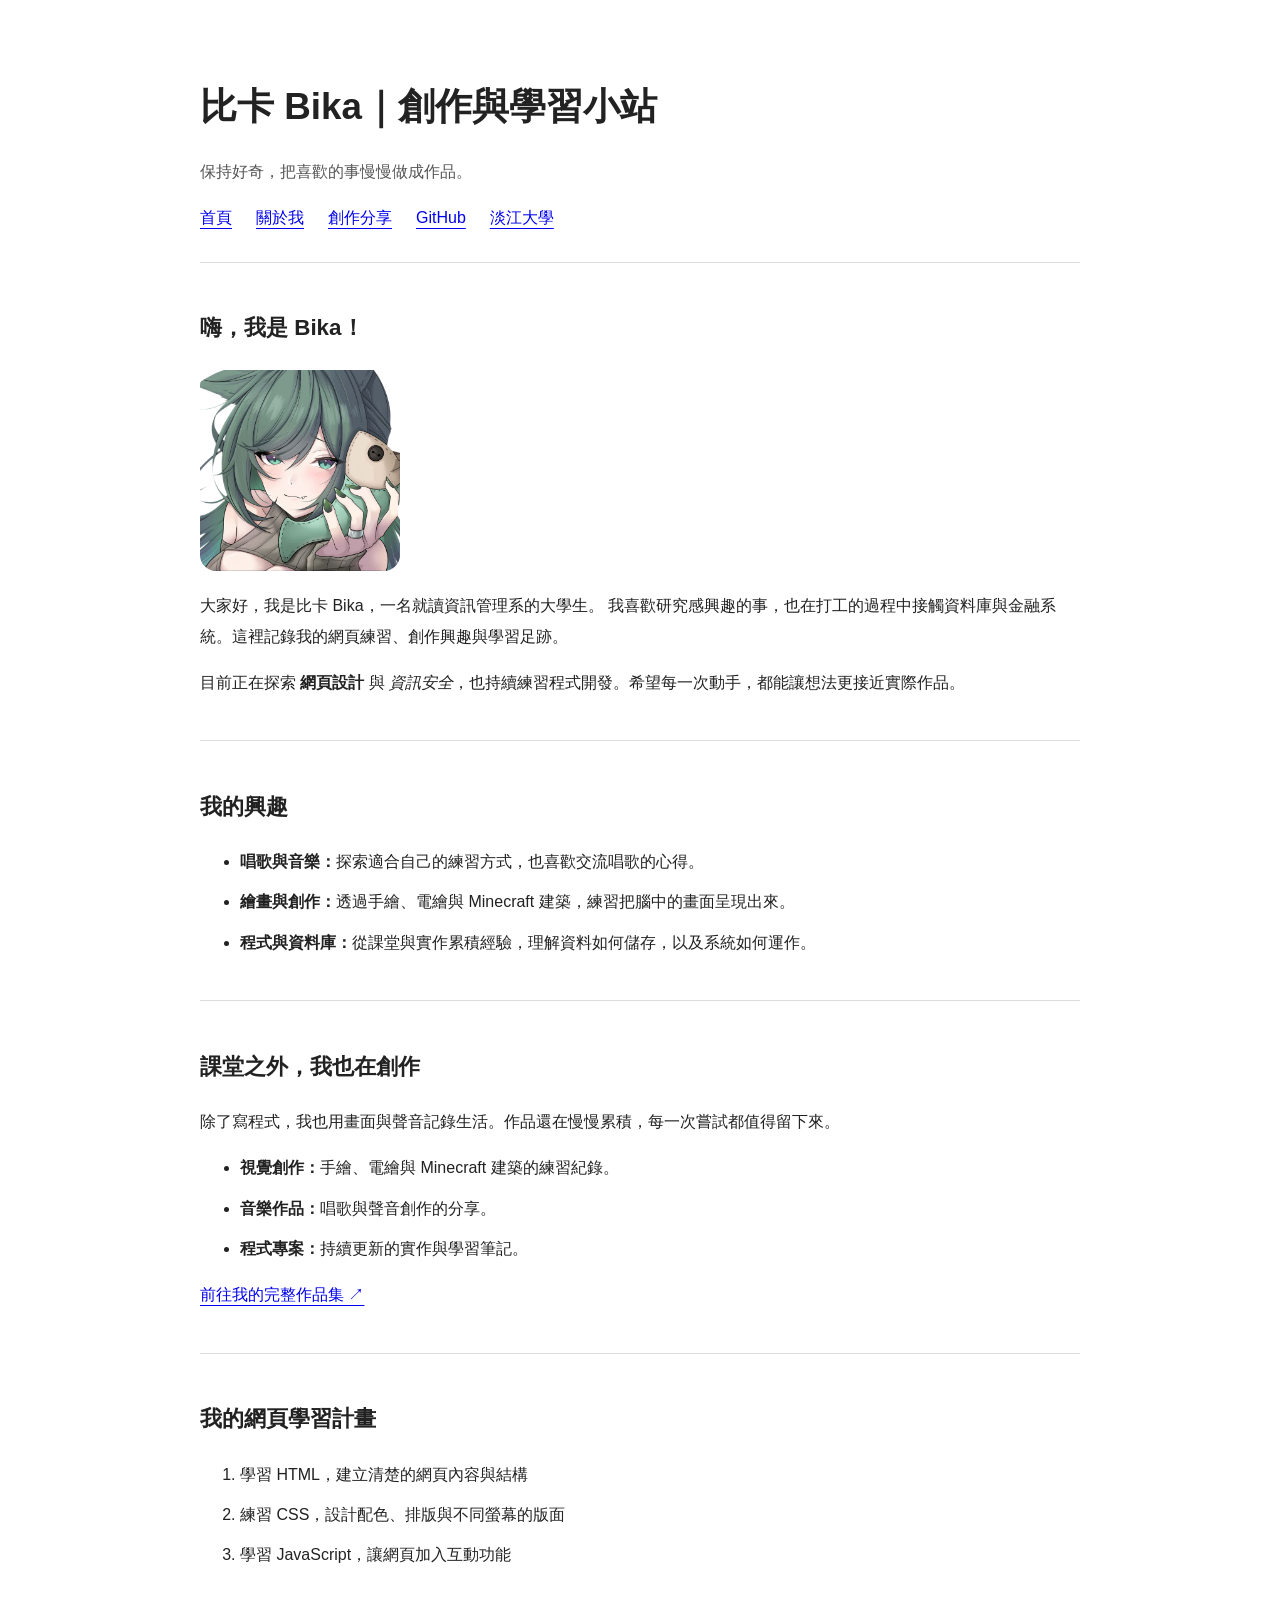
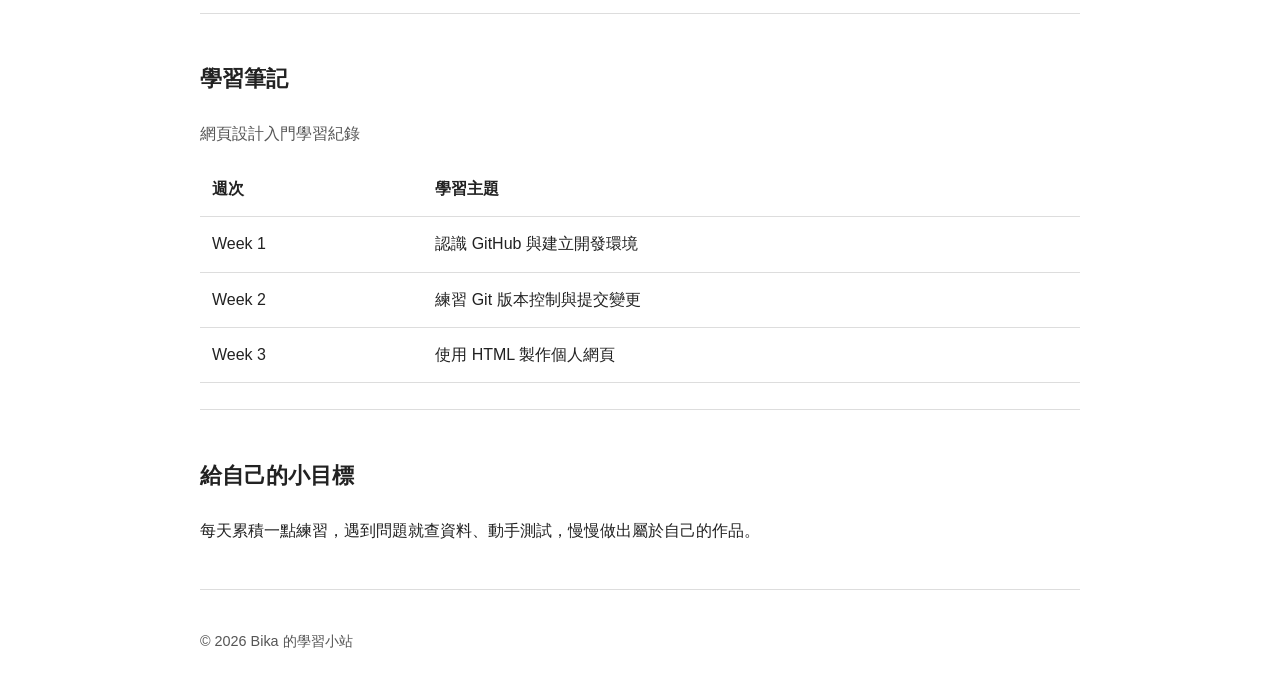
==== Week02/index.html @ 9601d159 "Create personal introduction pages" ====
<!DOCTYPE html>
<html lang="zh-Hant">

<head>
  <!-- 設定文字編碼，避免中文顯示亂碼 -->
  <meta charset="UTF-8">

  <!-- 讓網頁能適應手機與不同螢幕尺寸 -->
  <meta name="viewport" content="width=device-width, initial-scale=1.0">

  <!-- 設定瀏覽器分頁標題 -->
  <title>比卡 Bika｜創作與學習小站</title>
  <!-- 樣式放在目前的 HTML 中，方便一起閱讀與修改 -->
  <style>
    * { box-sizing: border-box; }
    html { color-scheme: light; }
    body { margin: 0; background: #fff; color: #222; font-family: "Microsoft JhengHei", sans-serif; line-height: 1.9; }
    header, main, footer { width: min(880px, 90%); margin-inline: auto; }
    header { padding: 56px 0 28px; border-bottom: 1px solid #ddd; }
    h1 { font-size: clamp(1.6rem, 4vw, 2.3rem); line-height: 1.4; }
    h2 { color: inherit; font-size: 1.4rem; }
    header p, footer { color: #555; }
    nav { display: flex; flex-wrap: wrap; gap: 12px 24px; }
    a { color: #0000ee; text-underline-offset: 5px; }
    a:hover { color: #000099; }
    a:focus-visible { outline: 2px solid #0000ee; outline-offset: 5px; }
    section, main > div { padding: 26px 0; border-bottom: 1px solid #ddd; scroll-margin-top: 20px; }
    img { display: block; max-width: 100%; height: auto; border-radius: 16px; margin: 20px 0; }
    li { margin-block: 10px; }
    table { width: 100%; border-collapse: collapse; }
    caption { text-align: left; color: #555; margin-bottom: 12px; }
    th, td { text-align: left; padding: 12px; border-bottom: 1px solid #ddd; }
    th { background: #fff; }
    th:first-child, td:first-child { white-space: nowrap; }
    footer { padding: 24px 0; font-size: .9rem; }
    @media (max-width: 480px) { header { padding-top: 28px; } th, td { padding: 10px 6px; } }
  </style>
</head>

<body>
  <!-- header：網頁的頁首區域 -->
  <header>
    <!-- h1：網頁最主要的標題 -->
    <h1>比卡 Bika｜創作與學習小站</h1>
    <p>保持好奇，把喜歡的事慢慢做成作品。</p>

    <!-- nav：放置網頁導覽連結 -->
    <nav>
      <!-- 連結到目前的首頁 -->
      <a href="index.html">首頁</a>

      <!-- 連結到關於我頁面 -->
      <a href="about.html">關於我</a>
      <a href="#portfolio">創作分享</a>
      <a href="https://github.com/Bika0317" target="_blank" rel="noopener noreferrer">GitHub</a>

      <!-- 連結到外部網站 -->
      <!-- target="_blank" 代表在新分頁開啟 -->
      <a
        href="https://www.tku.edu.tw/"
        target="_blank"
        rel="noreferrer"
      >
        淡江大學
      </a>
    </nav>
  </header>

  <!-- main：網頁的主要內容 -->
  <main>

    <!-- section：自我介紹區域 -->
    <section id="about">
      <h2>嗨，我是 Bika！</h2>

      <!-- 插入圖片 -->
      <!-- src：圖片檔案的位置 -->
      <!-- alt：圖片無法顯示時的替代文字 -->
      <!-- width：設定圖片寬度 -->
      <img
        src="image/Bika.png"
        alt="Bika 的個人代表圖片"
        width="200"
      >

      <!-- p：建立段落 -->
      <p>
        大家好，我是比卡 Bika，一名就讀資訊管理系的大學生。
        我喜歡研究感興趣的事，也在打工的過程中接觸資料庫與金融系統。這裡記錄我的網頁練習、創作興趣與學習足跡。
      </p>

      <!-- strong：表示重要或需要強調的文字 -->
      <!-- em：表示語氣上的強調文字 -->
      <p>
        目前正在探索
        <strong>網頁設計</strong>
        與
        <em>資訊安全</em>，也持續練習程式開發。希望每一次動手，都能讓想法更接近實際作品。
      </p>
    </section>

    <!-- section：興趣清單區域 -->
    <section>
      <h2>我的興趣</h2>

      <!-- ul：建立無序清單 -->
      <ul>
        <!-- li：清單中的一個項目 -->
        <li><strong>唱歌與音樂：</strong>探索適合自己的練習方式，也喜歡交流唱歌的心得。</li>
        <li><strong>繪畫與創作：</strong>透過手繪、電繪與 Minecraft 建築，練習把腦中的畫面呈現出來。</li>
        <li><strong>程式與資料庫：</strong>從課堂與實作累積經驗，理解資料如何儲存，以及系統如何運作。</li>
      </ul>
    </section>

    <!-- section：連結到個人網站的作品分類 -->
    <section id="portfolio">
      <h2>課堂之外，我也在創作</h2>
      <p>除了寫程式，我也用畫面與聲音記錄生活。作品還在慢慢累積，每一次嘗試都值得留下來。</p>
      <ul>
        <li><strong>視覺創作：</strong>手繪、電繪與 Minecraft 建築的練習紀錄。</li>
        <li><strong>音樂作品：</strong>唱歌與聲音創作的分享。</li>
        <li><strong>程式專案：</strong>持續更新的實作與學習筆記。</li>
      </ul>
      <p><a href="https://bika0317.github.io/#portfolio" target="_blank" rel="noopener noreferrer">前往我的完整作品集 ↗</a></p>
    </section>
    <!-- section：學習步驟區域 -->
    <section>
      <h2>我的網頁學習計畫</h2>

      <!-- ol：建立有順序的清單 -->
      <ol>
        <li>學習 HTML，建立清楚的網頁內容與結構</li>
        <li>練習 CSS，設計配色、排版與不同螢幕的版面</li>
        <li>學習 JavaScript，讓網頁加入互動功能</li>
      </ol>
    </section>

    <!-- section：課程表格區域 -->
    <section>
      <h2>學習筆記</h2>

      <!-- table：建立表格 -->
      <table>
        <!-- caption：設定表格標題 -->
        <caption>網頁設計入門學習紀錄</caption>

        <!-- thead：表格的標題區域 -->
        <thead>
          <tr>
            <!-- th：表格標題欄位 -->
            <th scope="col">週次</th>
            <th scope="col">學習主題</th>
          </tr>
        </thead>

        <!-- tbody：表格的資料內容區域 -->
        <tbody>
          <!-- tr：建立一列表格資料 -->
          <tr>
            <!-- td：一般資料欄位 -->
            <td>Week 1</td>
            <td>認識 GitHub 與建立開發環境</td>
          </tr>

          <tr>
            <td>Week 2</td>
            <td>練習 Git 版本控制與提交變更</td>
          </tr>

          <tr>
            <td>Week 3</td>
            <td>使用 HTML 製作個人網頁</td>
          </tr>
        </tbody>
      </table>
    </section>

    <!-- div：一般區塊容器，本身沒有特殊語意 -->
    <div>
      <h2>給自己的小目標</h2>

      <!-- 記錄自己的學習目標 -->
      <p>
        每天累積一點練習，遇到問題就查資料、動手測試，慢慢做出屬於自己的作品。
      </p>
    </div>
  </main>

  <!-- footer：網頁的頁尾區域 -->
  <footer>
    <p>© 2026 Bika 的學習小站</p>
  </footer>
</body>

</html>
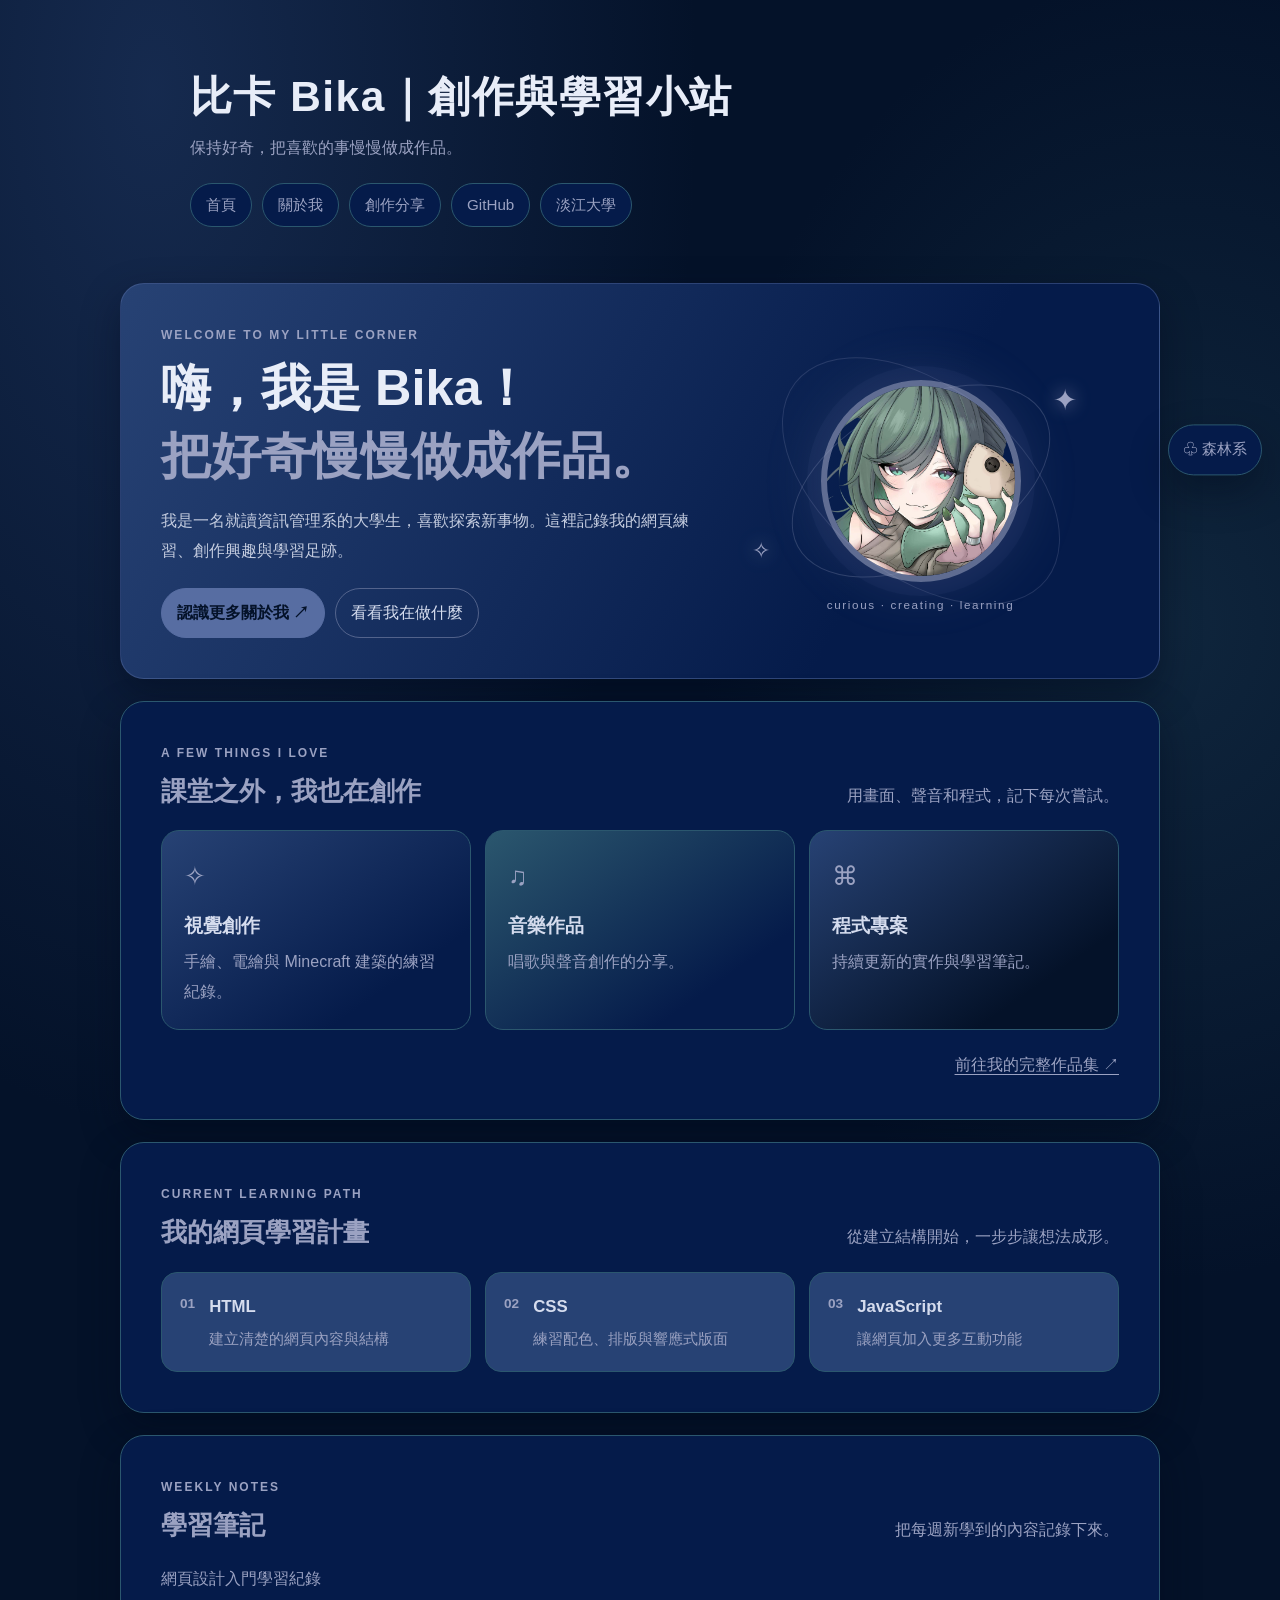
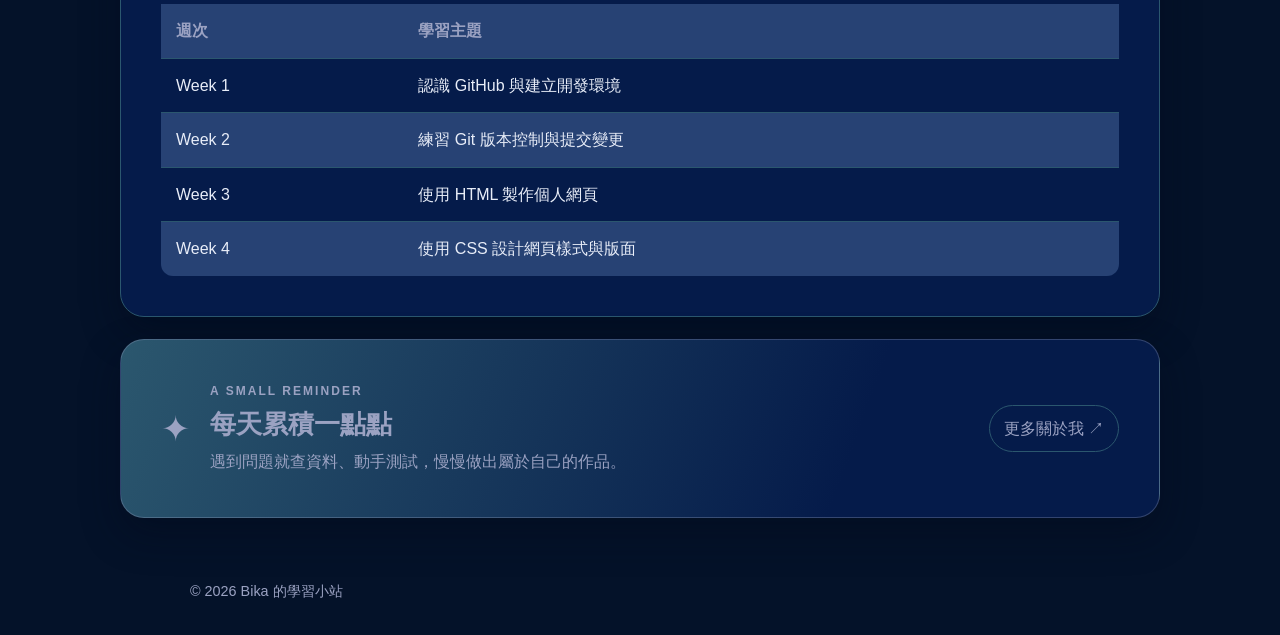
==== commit efbc247f: "Add themed portfolio landing pages" ====
--- a/Week02/index.html
+++ b/Week02/index.html
@@ -7,37 +7,14 @@
 
   <!-- 讓網頁能適應手機與不同螢幕尺寸 -->
   <meta name="viewport" content="width=device-width, initial-scale=1.0">
+  <link rel="stylesheet" href="style.css">
 
   <!-- 設定瀏覽器分頁標題 -->
   <title>比卡 Bika｜創作與學習小站</title>
   <!-- 樣式放在目前的 HTML 中，方便一起閱讀與修改 -->
-  <style>
-    * { box-sizing: border-box; }
-    html { color-scheme: light; }
-    body { margin: 0; background: #fff; color: #222; font-family: "Microsoft JhengHei", sans-serif; line-height: 1.9; }
-    header, main, footer { width: min(880px, 90%); margin-inline: auto; }
-    header { padding: 56px 0 28px; border-bottom: 1px solid #ddd; }
-    h1 { font-size: clamp(1.6rem, 4vw, 2.3rem); line-height: 1.4; }
-    h2 { color: inherit; font-size: 1.4rem; }
-    header p, footer { color: #555; }
-    nav { display: flex; flex-wrap: wrap; gap: 12px 24px; }
-    a { color: #0000ee; text-underline-offset: 5px; }
-    a:hover { color: #000099; }
-    a:focus-visible { outline: 2px solid #0000ee; outline-offset: 5px; }
-    section, main > div { padding: 26px 0; border-bottom: 1px solid #ddd; scroll-margin-top: 20px; }
-    img { display: block; max-width: 100%; height: auto; border-radius: 16px; margin: 20px 0; }
-    li { margin-block: 10px; }
-    table { width: 100%; border-collapse: collapse; }
-    caption { text-align: left; color: #555; margin-bottom: 12px; }
-    th, td { text-align: left; padding: 12px; border-bottom: 1px solid #ddd; }
-    th { background: #fff; }
-    th:first-child, td:first-child { white-space: nowrap; }
-    footer { padding: 24px 0; font-size: .9rem; }
-    @media (max-width: 480px) { header { padding-top: 28px; } th, td { padding: 10px 6px; } }
-  </style>
 </head>
 
-<body>
+<body class="home-page">
   <!-- header：網頁的頁首區域 -->
   <header>
     <!-- h1：網頁最主要的標題 -->
@@ -64,132 +41,98 @@
         淡江大學
       </a>
     </nav>
-  </header>
+    </header>
+
+  <button class="theme-toggle" type="button" id="theme-toggle" aria-pressed="false" aria-label="切換為森林系配色">♧ 森林系</button>
 
   <!-- main：網頁的主要內容 -->
-  <main>
-
-    <!-- section：自我介紹區域 -->
-    <section id="about">
-      <h2>嗨，我是 Bika！</h2>
-
-      <!-- 插入圖片 -->
-      <!-- src：圖片檔案的位置 -->
-      <!-- alt：圖片無法顯示時的替代文字 -->
-      <!-- width：設定圖片寬度 -->
-      <img
-        src="image/Bika.png"
-        alt="Bika 的個人代表圖片"
-        width="200"
-      >
-
-      <!-- p：建立段落 -->
-      <p>
-        大家好，我是比卡 Bika，一名就讀資訊管理系的大學生。
-        我喜歡研究感興趣的事，也在打工的過程中接觸資料庫與金融系統。這裡記錄我的網頁練習、創作興趣與學習足跡。
-      </p>
-
-      <!-- strong：表示重要或需要強調的文字 -->
-      <!-- em：表示語氣上的強調文字 -->
-      <p>
-        目前正在探索
-        <strong>網頁設計</strong>
-        與
-        <em>資訊安全</em>，也持續練習程式開發。希望每一次動手，都能讓想法更接近實際作品。
-      </p>
+  <main class="home-layout">
+    <section class="home-hero" id="about">
+      <div class="hero-copy">
+        <p class="eyebrow">WELCOME TO MY LITTLE CORNER</p>
+        <h2>嗨，我是 Bika！<br><span>把好奇慢慢做成作品。</span></h2>
+        <p>我是一名就讀資訊管理系的大學生，喜歡探索新事物。這裡記錄我的網頁練習、創作興趣與學習足跡。</p>
+        <div class="hero-actions">
+          <a class="primary-action" href="about.html">認識更多關於我 ↗</a>
+          <a class="secondary-action" href="#portfolio">看看我在做什麼</a>
+        </div>
+      </div>
+      <div class="hero-art">
+        <span class="orbit orbit-one" aria-hidden="true"></span>
+        <span class="orbit orbit-two" aria-hidden="true"></span>
+        <span class="sparkle sparkle-one" aria-hidden="true">✦</span>
+        <span class="sparkle sparkle-two" aria-hidden="true">✧</span>
+        <img src="image/Bika.png" alt="Bika 的個人代表圖片" width="200">
+        <span class="art-caption">curious · creating · learning</span>
+      </div>
     </section>
 
-    <!-- section：興趣清單區域 -->
-    <section>
-      <h2>我的興趣</h2>
-
-      <!-- ul：建立無序清單 -->
-      <ul>
-        <!-- li：清單中的一個項目 -->
-        <li><strong>唱歌與音樂：</strong>探索適合自己的練習方式，也喜歡交流唱歌的心得。</li>
-        <li><strong>繪畫與創作：</strong>透過手繪、電繪與 Minecraft 建築，練習把腦中的畫面呈現出來。</li>
-        <li><strong>程式與資料庫：</strong>從課堂與實作累積經驗，理解資料如何儲存，以及系統如何運作。</li>
-      </ul>
+    <section class="portfolio-section" id="portfolio">
+      <div class="home-section-heading">
+        <div><p class="eyebrow">A FEW THINGS I LOVE</p><h2>課堂之外，我也在創作</h2></div>
+        <p>用畫面、聲音和程式，記下每次嘗試。</p>
+      </div>
+      <div class="portfolio-grid">
+        <article class="portfolio-card visual-card">
+          <span class="card-symbol" aria-hidden="true">✧</span>
+          <h3>視覺創作</h3>
+          <p>手繪、電繪與 Minecraft 建築的練習紀錄。</p>
+        </article>
+        <article class="portfolio-card music-card">
+          <span class="card-symbol" aria-hidden="true">♫</span>
+          <h3>音樂作品</h3>
+          <p>唱歌與聲音創作的分享。</p>
+        </article>
+        <article class="portfolio-card code-card">
+          <span class="card-symbol" aria-hidden="true">⌘</span>
+          <h3>程式專案</h3>
+          <p>持續更新的實作與學習筆記。</p>
+        </article>
+      </div>
+      <p class="portfolio-link"><a href="https://bika0317.github.io/#portfolio" target="_blank" rel="noopener noreferrer">前往我的完整作品集 ↗</a></p>
     </section>
 
-    <!-- section：連結到個人網站的作品分類 -->
-    <section id="portfolio">
-      <h2>課堂之外，我也在創作</h2>
-      <p>除了寫程式，我也用畫面與聲音記錄生活。作品還在慢慢累積，每一次嘗試都值得留下來。</p>
-      <ul>
-        <li><strong>視覺創作：</strong>手繪、電繪與 Minecraft 建築的練習紀錄。</li>
-        <li><strong>音樂作品：</strong>唱歌與聲音創作的分享。</li>
-        <li><strong>程式專案：</strong>持續更新的實作與學習筆記。</li>
-      </ul>
-      <p><a href="https://bika0317.github.io/#portfolio" target="_blank" rel="noopener noreferrer">前往我的完整作品集 ↗</a></p>
-    </section>
-    <!-- section：學習步驟區域 -->
-    <section>
-      <h2>我的網頁學習計畫</h2>
-
-      <!-- ol：建立有順序的清單 -->
-      <ol>
-        <li>學習 HTML，建立清楚的網頁內容與結構</li>
-        <li>練習 CSS，設計配色、排版與不同螢幕的版面</li>
-        <li>學習 JavaScript，讓網頁加入互動功能</li>
+    <section class="learning-section">
+      <div class="home-section-heading">
+        <div><p class="eyebrow">CURRENT LEARNING PATH</p><h2>我的網頁學習計畫</h2></div>
+        <p>從建立結構開始，一步步讓想法成形。</p>
+      </div>
+      <ol class="learning-steps">
+        <li><span>01</span><div><h3>HTML</h3><p>建立清楚的網頁內容與結構</p></div></li>
+        <li><span>02</span><div><h3>CSS</h3><p>練習配色、排版與響應式版面</p></div></li>
+        <li><span>03</span><div><h3>JavaScript</h3><p>讓網頁加入更多互動功能</p></div></li>
       </ol>
     </section>
 
-    <!-- section：課程表格區域 -->
-    <section>
-      <h2>學習筆記</h2>
-
-      <!-- table：建立表格 -->
+    <section class="notes-section">
+      <div class="home-section-heading">
+        <div><p class="eyebrow">WEEKLY NOTES</p><h2>學習筆記</h2></div>
+        <p>把每週新學到的內容記錄下來。</p>
+      </div>
       <table>
-        <!-- caption：設定表格標題 -->
         <caption>網頁設計入門學習紀錄</caption>
-
-        <!-- thead：表格的標題區域 -->
-        <thead>
-          <tr>
-            <!-- th：表格標題欄位 -->
-            <th scope="col">週次</th>
-            <th scope="col">學習主題</th>
-          </tr>
-        </thead>
-
-        <!-- tbody：表格的資料內容區域 -->
+        <thead><tr><th scope="col">週次</th><th scope="col">學習主題</th></tr></thead>
         <tbody>
-          <!-- tr：建立一列表格資料 -->
-          <tr>
-            <!-- td：一般資料欄位 -->
-            <td>Week 1</td>
-            <td>認識 GitHub 與建立開發環境</td>
-          </tr>
-
-          <tr>
-            <td>Week 2</td>
-            <td>練習 Git 版本控制與提交變更</td>
-          </tr>
-
-          <tr>
-            <td>Week 3</td>
-            <td>使用 HTML 製作個人網頁</td>
-          </tr>
+          <tr><td>Week 1</td><td>認識 GitHub 與建立開發環境</td></tr>
+          <tr><td>Week 2</td><td>練習 Git 版本控制與提交變更</td></tr>
+          <tr><td>Week 3</td><td>使用 HTML 製作個人網頁</td></tr>
+          <tr><td>Week 4</td><td>使用 CSS 設計網頁樣式與版面</td></tr>
         </tbody>
       </table>
     </section>
 
-    <!-- div：一般區塊容器，本身沒有特殊語意 -->
-    <div>
-      <h2>給自己的小目標</h2>
-
-      <!-- 記錄自己的學習目標 -->
-      <p>
-        每天累積一點練習，遇到問題就查資料、動手測試，慢慢做出屬於自己的作品。
-      </p>
-    </div>
+    <section class="home-goal">
+      <span class="goal-star" aria-hidden="true">✦</span>
+      <div><p class="eyebrow">A SMALL REMINDER</p><h2>每天累積一點點</h2><p>遇到問題就查資料、動手測試，慢慢做出屬於自己的作品。</p></div>
+      <a href="about.html">更多關於我 ↗</a>
+    </section>
   </main>
 
   <!-- footer：網頁的頁尾區域 -->
   <footer>
     <p>© 2026 Bika 的學習小站</p>
   </footer>
+  <script src="theme.js" defer></script>
 </body>
 
 </html>
--- a/Week02/style.css
+++ b/Week02/style.css
@@ -0,0 +1,372 @@
+/* 海洋與森林兩套主題變數 */
+:root {
+  color-scheme: dark;
+  --ink: #E8EDF8;
+  --muted: #9BA2C2;
+  --accent: #576DA2;
+  --accent-dark: #9BA2C2;
+  --accent-soft: #274274;
+  --paper: #041229;
+  --surface: #051B4A;
+  --surface-alt: #274274;
+  --line: #2B576E;
+  --accent-ink: #041229;
+  --strong: #9BA2C2;
+  --highlight: #9BA2C2;
+  --heading-soft: #D5DCEE;
+  --body-copy: #C4CCDF;
+  --card-one: #051B4A;
+  --card-two: #274274;
+  --card-three: #2B576E;
+  --accent-rgb: 87 109 162;
+  --accent-light-rgb: 155 162 194;
+  --highlight-rgb: 155 162 194;
+  --page-background: radial-gradient(ellipse at 12% 4%, rgb(39 66 116 / .5), transparent 34rem), radial-gradient(ellipse at 92% 28%, rgb(43 87 110 / .28), transparent 30rem), var(--paper);
+  --about-page-background: radial-gradient(ellipse at 18% 8%, rgb(39 66 116 / .42), transparent 34rem), radial-gradient(ellipse at 88% 40%, rgb(43 87 110 / .24), transparent 32rem), var(--paper);
+  --about-hero-background: linear-gradient(125deg, #274274, #051B4A 70%);
+  --home-hero-background: linear-gradient(118deg, #274274, #051B4A 72%);
+  --interest-card-background: linear-gradient(145deg, #274274, #051B4A 82%);
+  --contact-background: linear-gradient(115deg, #274274, #051B4A);
+  --portfolio-one-background: linear-gradient(145deg, #274274, #051B4A 76%);
+  --portfolio-two-background: linear-gradient(145deg, #2B576E, #051B4A 76%);
+  --portfolio-three-background: linear-gradient(145deg, #274274, #041229 76%);
+  --goal-background: linear-gradient(110deg, #2B576E, #051B4A 70%);
+  --shadow: 0 16px 38px rgb(2 9 27 / .42);
+  --hero-shadow: 0 20px 55px rgb(2 9 27 / .5);
+}
+:root[data-theme="forest"] {
+  color-scheme: light;
+  --ink: #303b27;
+  --muted: #526044;
+  --accent: #87986A;
+  --accent-dark: #718355;
+  --accent-soft: #CFE1B9;
+  --paper: #E9F5DB;
+  --surface: #E9F5DB;
+  --surface-alt: #CFE1B9;
+  --line: #97A97C;
+  --accent-ink: #293321;
+  --strong: #53613F;
+  --highlight: #718355;
+  --heading-soft: #53613F;
+  --body-copy: #45513A;
+  --card-one: #B5C99A;
+  --card-two: #CFE1B9;
+  --card-three: #97A97C;
+  --accent-rgb: 135 152 106;
+  --accent-light-rgb: 181 201 154;
+  --highlight-rgb: 113 131 85;
+  --page-background: radial-gradient(ellipse at 12% 4%, rgb(181 201 154 / .48), transparent 34rem), radial-gradient(ellipse at 92% 28%, rgb(151 169 124 / .3), transparent 30rem), var(--paper);
+  --about-page-background: radial-gradient(ellipse at 18% 8%, rgb(207 225 185 / .85), transparent 34rem), radial-gradient(ellipse at 88% 40%, rgb(151 169 124 / .32), transparent 32rem), var(--paper);
+  --about-hero-background: linear-gradient(125deg, #CFE1B9, #E9F5DB 70%);
+  --home-hero-background: linear-gradient(118deg, #B5C99A, #E9F5DB 72%);
+  --interest-card-background: linear-gradient(145deg, #CFE1B9, #E9F5DB 82%);
+  --contact-background: linear-gradient(115deg, #CFE1B9, #E9F5DB);
+  --portfolio-one-background: linear-gradient(145deg, #CFE1B9, #E9F5DB 82%);
+  --portfolio-two-background: linear-gradient(145deg, #B5C99A, #E9F5DB 82%);
+  --portfolio-three-background: linear-gradient(145deg, #97A97C, #E9F5DB 82%);
+  --goal-background: linear-gradient(110deg, #CFE1B9, #E9F5DB 75%);
+  --shadow: 0 16px 38px rgb(56 72 42 / .14);
+  --hero-shadow: 0 20px 55px rgb(56 72 42 / .2);
+}
+* { box-sizing: border-box; }
+html { scroll-behavior: smooth; }
+body {
+  margin: 0;
+  color: var(--ink);
+  background: var(--page-background);
+  font-family: "Noto Sans TC", "Microsoft JhengHei", sans-serif;
+  font-size: 16px;
+  line-height: 1.85;
+}
+
+header, main, footer {
+  width: min(900px, calc(100% - 40px));
+  margin-inline: auto;
+}
+header {
+  padding: clamp(36px, 7vw, 68px) 0 28px;
+  border-bottom: 1px solid var(--line);
+}
+header h1 {
+  margin: 0 0 8px;
+  color: var(--ink);
+  font-size: clamp(1.8rem, 5vw, 2.65rem);
+  letter-spacing: .035em;
+  line-height: 1.35;
+}
+header > p { margin: 0 0 22px; color: var(--muted); }
+nav { display: flex; flex-wrap: wrap; align-items: center; gap: 10px; }
+.theme-toggle {
+  position: fixed;
+  z-index: 20;
+  top: 50%;
+  right: 18px;
+  display: inline-flex;
+  align-items: center;
+  gap: 7px;
+  padding: 11px 14px;
+  border: 1px solid var(--line);
+  border-radius: 999px;
+  color: var(--accent-dark);
+  background: var(--surface);
+  box-shadow: var(--shadow);
+  font: inherit;
+  font-size: .92rem;
+  cursor: pointer;
+  transform: translateY(-50%);
+  transition: color .18s ease, background .18s ease, border-color .18s ease, transform .18s ease;
+}
+.theme-toggle:hover { transform: translateY(calc(-50% - 2px)); border-color: var(--accent); }
+.theme-toggle:focus-visible { outline: 3px solid var(--highlight); outline-offset: 3px; }
+nav a {
+  display: inline-block;
+  padding: 7px 15px;
+  border: 1px solid var(--line);
+  border-radius: 999px;
+  color: var(--accent-dark);
+  background: var(--surface);
+  font-size: .95rem;
+  text-decoration: none;
+  transition: color .18s ease, background .18s ease, border-color .18s ease, transform .18s ease;
+}
+nav a:hover, nav a[aria-current="page"] {
+  border-color: var(--accent);
+  color: var(--accent-ink);
+  background: var(--accent);
+}
+nav a:hover { transform: translateY(-1px); }
+a { color: var(--accent-dark); text-underline-offset: 4px; }
+a:hover { color: var(--accent); }
+a:focus-visible { outline: 3px solid var(--highlight); outline-offset: 3px; }
+
+main { padding: 12px 0 34px; }
+section, main > div {
+  margin: 22px 0;
+  padding: clamp(22px, 4vw, 34px);
+  border: 1px solid var(--line);
+  border-radius: 20px;
+  background: var(--surface);
+  box-shadow: var(--shadow);
+  scroll-margin-top: 24px;
+}
+h2 {
+  margin: 0 0 14px;
+  color: var(--accent-dark);
+  font-size: clamp(1.3rem, 3.5vw, 1.65rem);
+  line-height: 1.45;
+}
+p { margin: 0 0 14px; }
+p:last-child { margin-bottom: 0; }
+strong { color: var(--strong); }
+em { color: var(--accent-dark); }
+img {
+  display: block;
+  max-width: 100%;
+  height: auto;
+  margin: 18px 0;
+  border: 5px solid var(--accent-soft);
+  border-radius: 22px;
+}
+#about img { width: min(200px, 55vw); }
+ul, ol { padding-left: 1.5em; margin: 12px 0 0; }
+li { padding-left: 4px; margin-block: 8px; }
+li::marker { color: var(--accent); }
+
+/* 學習紀錄表格 */
+table { width: 100%; border-collapse: collapse; overflow: hidden; border-radius: 12px; }
+caption { padding: 0 0 10px; color: var(--muted); text-align: left; }
+th, td { padding: 12px 15px; border-bottom: 1px solid var(--line); text-align: left; }
+th { color: var(--accent-dark); background: var(--accent-soft); }
+tbody tr:nth-child(even) { background: var(--surface-alt); }
+tbody tr:last-child td { border-bottom: 0; }
+th:first-child, td:first-child { white-space: nowrap; }
+footer { padding: 4px 0 30px; color: var(--muted); font-size: .9rem; }
+footer p { margin: 0; }
+
+@media (max-width: 560px) {
+  .theme-toggle { top: auto; right: 12px; bottom: 14px; transform: none; }
+  .theme-toggle:hover { transform: translateY(-2px); }
+  header, main, footer { width: min(100% - 28px, 900px); }
+  header { padding-top: 32px; }
+  nav { gap: 8px; }
+  nav a { padding: 6px 12px; font-size: .9rem; }
+  section, main > div { margin: 16px 0; padding: 21px 18px; border-radius: 16px; }
+  th, td { padding: 10px 8px; }
+  table { font-size: .92rem; }
+}
+
+@media (prefers-reduced-motion: reduce) {
+  html { scroll-behavior: auto; }
+  *, *::before, *::after { transition-duration: .01ms !important; }
+}
+/* 關於我：個人檔案版面 */
+.about-page {
+  background: var(--about-page-background);
+}
+.about-page header { border-bottom: 0; padding-bottom: 12px; }
+.about-page header h1 { letter-spacing: .02em; }
+.about-page .about-layout { width: min(1040px, calc(100% - 40px)); padding-top: 18px; }
+.about-page .about-layout section {
+  margin: 20px 0;
+  padding: clamp(24px, 4vw, 42px);
+  border-radius: 24px;
+}
+.about-page .profile-hero {
+  display: grid;
+  grid-template-columns: minmax(190px, 260px) 1fr;
+  align-items: center;
+  gap: clamp(24px, 5vw, 56px);
+  padding: clamp(28px, 5vw, 52px);
+  border-color: rgb(var(--accent-rgb) / .48);
+  background: var(--about-hero-background);
+  box-shadow: var(--hero-shadow);
+}
+.about-page .profile-portrait { text-align: center; }
+.about-page .profile-portrait img {
+  width: min(100%, 235px);
+  margin: 0 auto 12px;
+  border: 6px solid rgb(var(--accent-light-rgb) / .55);
+  border-radius: 50%;
+  box-shadow: 0 0 0 12px rgb(var(--accent-rgb) / .08), 0 0 42px rgb(var(--highlight-rgb) / .16);
+}
+.about-page .portrait-caption { color: var(--muted); font-size: .92rem; letter-spacing: .08em; }
+.about-page .eyebrow {
+  margin: 0 0 8px;
+  color: var(--highlight);
+  font-size: .75rem;
+  font-weight: 700;
+  letter-spacing: .18em;
+}
+.about-page .profile-intro h2 { margin-bottom: 16px; color: var(--heading-soft); font-size: clamp(1.8rem, 4vw, 2.5rem); }
+.about-page .profile-intro p:not(.eyebrow) { max-width: 620px; color: var(--body-copy); }
+.about-page .profile-tags { display: flex; flex-wrap: wrap; gap: 8px; margin-top: 20px; }
+.about-page .profile-tags span {
+  padding: 5px 12px;
+  border: 1px solid rgb(var(--accent-light-rgb) / .35);
+  border-radius: 999px;
+  color: var(--heading-soft);
+  background: rgb(var(--accent-rgb) / .12);
+  font-size: .85rem;
+}
+.about-page .work-note { border-left: 3px solid var(--highlight); }
+.about-page .section-heading { margin-bottom: 18px; }
+.about-page .section-heading h2 { margin-bottom: 0; }
+.about-page .interest-grid { display: grid; grid-template-columns: repeat(2, minmax(0, 1fr)); gap: 16px; }
+.about-page .interest-card {
+  position: relative;
+  min-height: 205px;
+  padding: 24px;
+  overflow: hidden;
+  border: 1px solid var(--line);
+  border-radius: 18px;
+  background: var(--interest-card-background);
+}
+.about-page .interest-card::after {
+  position: absolute;
+  right: -22px;
+  bottom: -46px;
+  width: 130px;
+  height: 130px;
+  border: 1px solid rgb(var(--accent-light-rgb) / .12);
+  border-radius: 50%;
+  content: "";
+}
+.about-page .interest-icon { color: var(--highlight); font-size: 1.65rem; }
+.about-page .interest-card h3 { margin: 8px 0; color: var(--heading-soft); font-size: 1.15rem; }
+.about-page .interest-card p { position: relative; z-index: 1; margin: 0; color: var(--muted); }
+.about-page .next-list { display: grid; gap: 12px; padding: 0; list-style: none; }
+.about-page .next-list li { display: flex; gap: 16px; align-items: flex-start; margin: 0; padding: 14px 0; border-bottom: 1px solid var(--line); }
+.about-page .next-list li > span { color: var(--highlight); font-size: .85rem; font-weight: 700; letter-spacing: .1em; }
+.about-page .next-list strong { color: var(--heading-soft); }
+.about-page .next-list p { margin: 2px 0 0; color: var(--muted); }
+.about-page .closing-note { margin: 22px 0 0; color: var(--accent-dark); }
+.about-page .contact-section { display: flex; justify-content: space-between; align-items: center; gap: 24px; background: var(--contact-background); }
+.about-page .contact-section h2 { margin-bottom: 6px; }
+.about-page .contact-section p:not(.eyebrow) { margin: 0; color: var(--muted); }
+.about-page .contact-links { display: flex; flex-wrap: wrap; gap: 10px; justify-content: flex-end; }
+.about-page .contact-links a { padding: 8px 13px; border: 1px solid var(--line); border-radius: 999px; text-decoration: none; white-space: nowrap; }
+.about-page .contact-links a:first-child { border-color: var(--accent); color: var(--accent-ink); background: var(--accent); }
+.about-page .contact-links a:hover { border-color: var(--highlight); }
+
+@media (max-width: 680px) {
+  .about-page .about-layout { width: min(100% - 28px, 1040px); }
+  .about-page .profile-hero { grid-template-columns: 1fr; gap: 22px; text-align: center; }
+  .about-page .profile-portrait img { width: min(190px, 55vw); }
+  .about-page .profile-tags, .about-page .contact-links { justify-content: center; }
+  .about-page .interest-grid { grid-template-columns: 1fr; }
+  .about-page .interest-card { min-height: auto; }
+  .about-page .contact-section { flex-direction: column; align-items: flex-start; }
+  .about-page .contact-links { justify-content: flex-start; }
+}
+/* 首頁：作品與學習入口 */
+.home-page header { padding-bottom: 22px; border-bottom: 0; }
+.home-page header > p { margin-bottom: 20px; }
+.home-page .home-layout { width: min(1040px, calc(100% - 40px)); padding-top: 12px; }
+.home-page .home-layout section { margin: 22px 0; padding: clamp(24px, 4vw, 40px); border-radius: 24px; }
+.home-page .home-hero {
+  display: grid;
+  grid-template-columns: 1.15fr .85fr;
+  align-items: center;
+  gap: 24px;
+  min-height: 390px;
+  overflow: hidden;
+  border-color: rgb(var(--accent-rgb) / .45);
+  background: var(--home-hero-background);
+}
+.home-page .eyebrow { margin: 0 0 8px; color: var(--highlight); font-size: .75rem; font-weight: 700; letter-spacing: .17em; }
+.home-page .hero-copy h2 { margin-bottom: 16px; color: var(--ink); font-size: clamp(2rem, 5vw, 3.15rem); line-height: 1.35; }
+.home-page .hero-copy h2 span { color: var(--accent-dark); }
+.home-page .hero-copy > p:not(.eyebrow) { max-width: 590px; color: var(--body-copy); }
+.home-page .hero-actions { display: flex; flex-wrap: wrap; gap: 10px; margin-top: 23px; }
+.home-page .hero-actions a { padding: 9px 15px; border: 1px solid rgb(var(--accent-light-rgb) / .45); border-radius: 999px; text-decoration: none; }
+.home-page .hero-actions .primary-action { border-color: var(--accent); color: var(--accent-ink); background: var(--accent); font-weight: 700; }
+.home-page .hero-actions .secondary-action { color: var(--heading-soft); }
+.home-page .hero-art { position: relative; display: grid; min-height: 285px; place-items: center; }
+.home-page .hero-art img { z-index: 1; width: min(205px, 52vw); margin: 0; border: 6px solid rgb(var(--accent-light-rgb) / .6); border-radius: 50%; box-shadow: 0 0 0 14px rgb(var(--accent-rgb) / .08), 0 0 60px rgb(var(--highlight-rgb) / .2); }
+.home-page .orbit { position: absolute; width: 280px; height: 160px; border: 1px solid rgb(var(--accent-light-rgb) / .25); border-radius: 50%; transform: rotate(-28deg); }
+.home-page .orbit-two { width: 320px; height: 190px; transform: rotate(38deg); border-color: rgb(var(--highlight-rgb) / .2); }
+.home-page .sparkle { position: absolute; z-index: 2; color: var(--highlight); text-shadow: 0 0 18px rgb(var(--highlight-rgb) / .8); }
+.home-page .sparkle-one { top: 36px; right: 42px; font-size: 1.8rem; }
+.home-page .sparkle-two { bottom: 52px; left: 30px; color: var(--accent-dark); font-size: 1.4rem; }
+.home-page .art-caption { position: absolute; bottom: 8px; color: var(--muted); font-size: .73rem; letter-spacing: .14em; }
+.home-page .home-section-heading { display: flex; align-items: end; justify-content: space-between; gap: 20px; margin-bottom: 20px; }
+.home-page .home-section-heading h2 { margin: 0; }
+.home-page .home-section-heading > p { max-width: 340px; margin: 0; color: var(--muted); text-align: right; }
+.home-page .portfolio-grid { display: grid; grid-template-columns: repeat(3, minmax(0, 1fr)); gap: 14px; }
+.home-page .portfolio-card { min-height: 190px; padding: 22px; border: 1px solid var(--line); border-radius: 18px; background: var(--portfolio-one-background); }
+.home-page .portfolio-card:nth-child(2) { background: var(--portfolio-two-background); }
+.home-page .portfolio-card:nth-child(3) { background: var(--portfolio-three-background); }
+.home-page .card-symbol { color: var(--highlight); font-size: 1.6rem; }
+.home-page .portfolio-card h3 { margin: 8px 0 4px; color: var(--heading-soft); }
+.home-page .portfolio-card p { margin: 0; color: var(--muted); }
+.home-page .portfolio-link { margin: 20px 0 0; text-align: right; }
+.home-page .learning-steps { display: grid; grid-template-columns: repeat(3, minmax(0, 1fr)); gap: 14px; margin: 0; padding: 0; list-style: none; }
+.home-page .learning-steps li { display: flex; gap: 14px; align-items: flex-start; margin: 0; padding: 18px; border: 1px solid var(--line); border-radius: 16px; background: var(--surface-alt); }
+.home-page .learning-steps li > span { color: var(--highlight); font-size: .85rem; font-weight: 700; }
+.home-page .learning-steps h3 { margin: 0; color: var(--heading-soft); font-size: 1.05rem; }
+.home-page .learning-steps p { margin: 4px 0 0; color: var(--muted); font-size: .92rem; }
+.home-page .notes-section table { margin-top: 4px; }
+.home-page .home-goal { display: flex; align-items: center; gap: 20px; border-color: rgb(var(--highlight-rgb) / .3); background: var(--goal-background); }
+.home-page .goal-star { color: var(--highlight); font-size: 2.2rem; }
+.home-page .home-goal .eyebrow { margin-bottom: 3px; }
+.home-page .home-goal h2 { margin: 0 0 4px; }
+.home-page .home-goal p:not(.eyebrow) { margin: 0; color: var(--muted); }
+.home-page .home-goal > a { margin-left: auto; padding: 8px 14px; border: 1px solid var(--line); border-radius: 999px; text-decoration: none; white-space: nowrap; }
+.home-page .home-goal > a:hover { border-color: var(--highlight); }
+
+@media (max-width: 700px) {
+  .home-page .home-layout { width: min(100% - 28px, 1040px); }
+  .home-page .home-hero { grid-template-columns: 1fr; gap: 8px; }
+  .home-page .hero-art { min-height: 250px; }
+  .home-page .hero-art img { width: 170px; }
+  .home-page .orbit { width: 240px; height: 140px; }
+  .home-page .orbit-two { width: 275px; height: 165px; }
+  .home-page .home-section-heading { display: block; }
+  .home-page .home-section-heading > p { margin-top: 8px; text-align: left; }
+  .home-page .portfolio-grid { grid-template-columns: 1fr; }
+  .home-page .portfolio-card { min-height: 0; }
+  .home-page .learning-steps { grid-template-columns: 1fr; }
+  .home-page .home-goal { align-items: flex-start; flex-wrap: wrap; }
+  .home-page .home-goal > a { margin-left: 0; }
+}
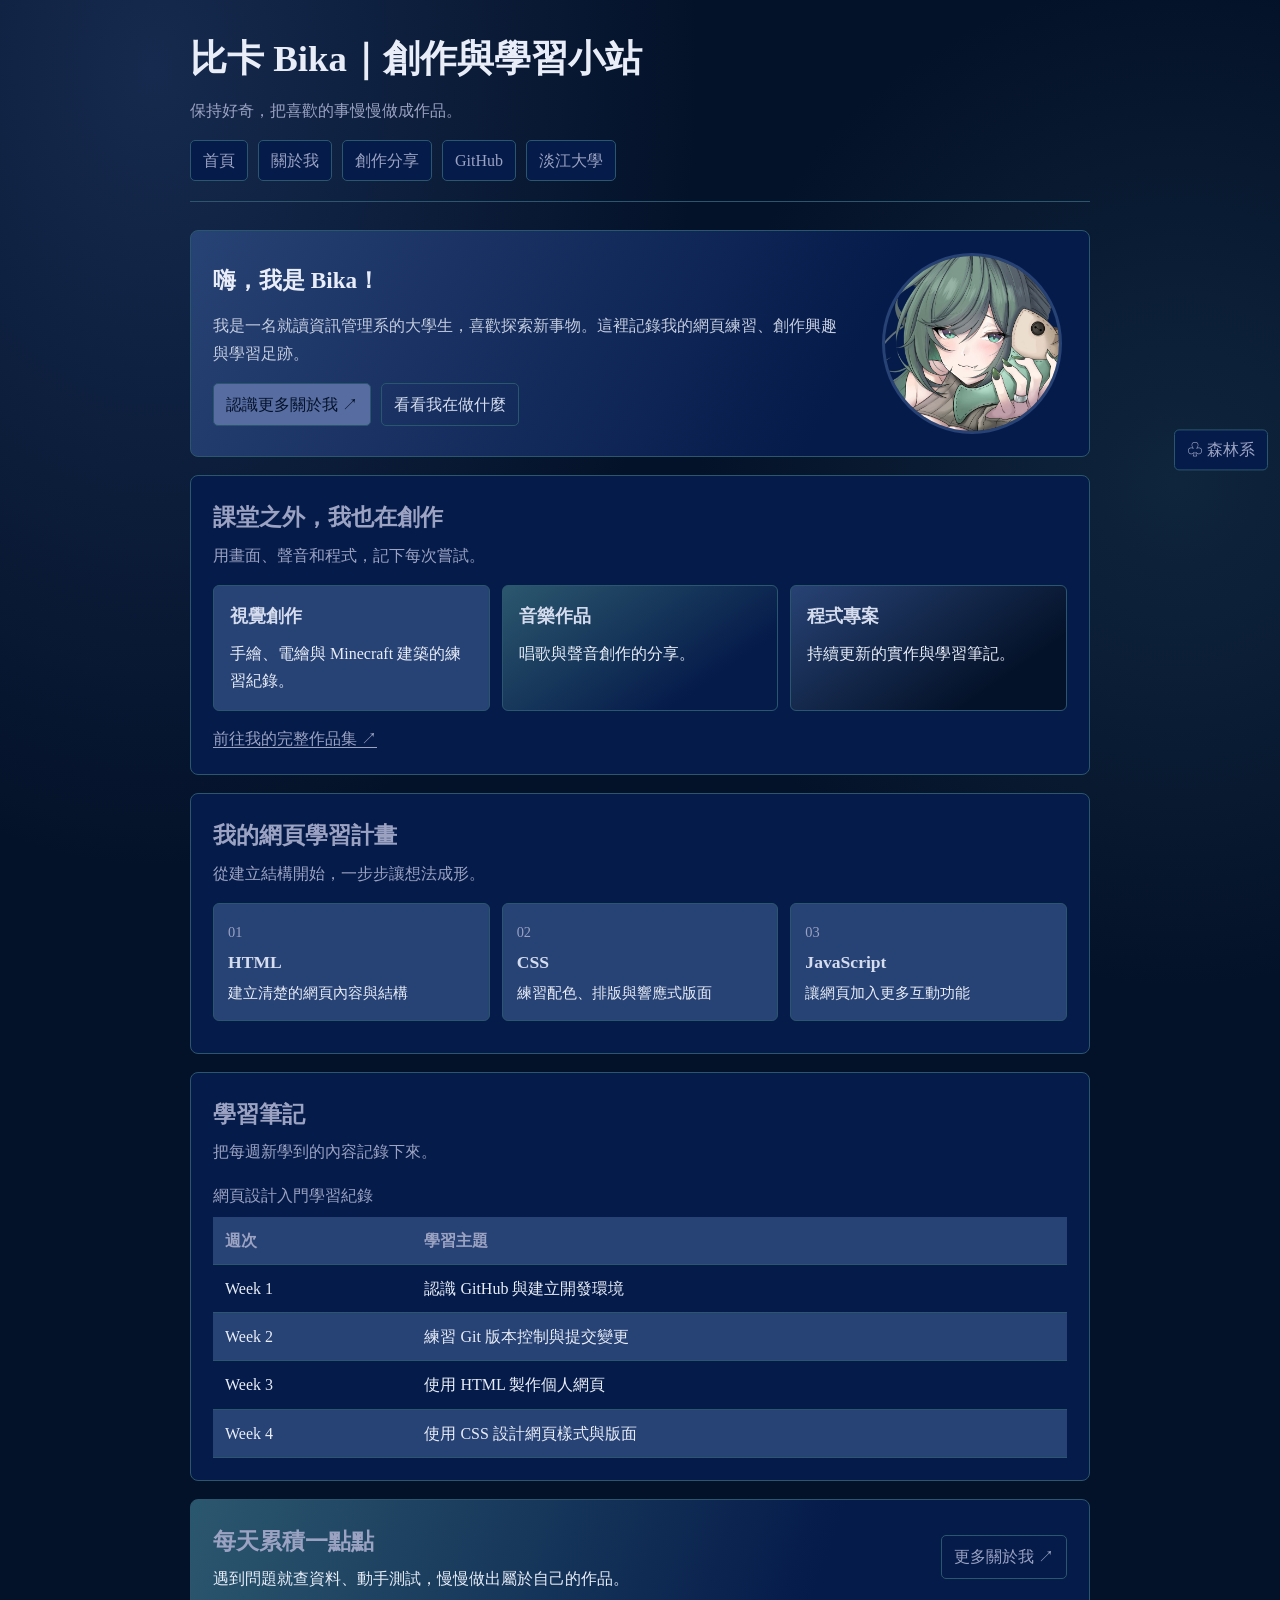
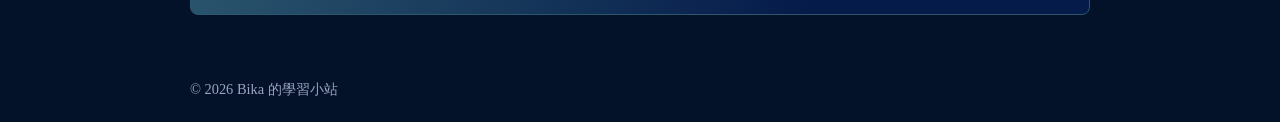
==== commit d695fb56: "Simplify page layouts and use Kai font" ====
--- a/Week02/index.html
+++ b/Week02/index.html
@@ -49,8 +49,7 @@
   <main class="home-layout">
     <section class="home-hero" id="about">
       <div class="hero-copy">
-        <p class="eyebrow">WELCOME TO MY LITTLE CORNER</p>
-        <h2>嗨，我是 Bika！<br><span>把好奇慢慢做成作品。</span></h2>
+        <h2>嗨，我是 Bika！</h2>
         <p>我是一名就讀資訊管理系的大學生，喜歡探索新事物。這裡記錄我的網頁練習、創作興趣與學習足跡。</p>
         <div class="hero-actions">
           <a class="primary-action" href="about.html">認識更多關於我 ↗</a>
@@ -58,33 +57,25 @@
         </div>
       </div>
       <div class="hero-art">
-        <span class="orbit orbit-one" aria-hidden="true"></span>
-        <span class="orbit orbit-two" aria-hidden="true"></span>
-        <span class="sparkle sparkle-one" aria-hidden="true">✦</span>
-        <span class="sparkle sparkle-two" aria-hidden="true">✧</span>
         <img src="image/Bika.png" alt="Bika 的個人代表圖片" width="200">
-        <span class="art-caption">curious · creating · learning</span>
       </div>
     </section>
 
     <section class="portfolio-section" id="portfolio">
       <div class="home-section-heading">
-        <div><p class="eyebrow">A FEW THINGS I LOVE</p><h2>課堂之外，我也在創作</h2></div>
+        <div><h2>課堂之外，我也在創作</h2></div>
         <p>用畫面、聲音和程式，記下每次嘗試。</p>
       </div>
       <div class="portfolio-grid">
         <article class="portfolio-card visual-card">
-          <span class="card-symbol" aria-hidden="true">✧</span>
           <h3>視覺創作</h3>
           <p>手繪、電繪與 Minecraft 建築的練習紀錄。</p>
         </article>
         <article class="portfolio-card music-card">
-          <span class="card-symbol" aria-hidden="true">♫</span>
           <h3>音樂作品</h3>
           <p>唱歌與聲音創作的分享。</p>
         </article>
         <article class="portfolio-card code-card">
-          <span class="card-symbol" aria-hidden="true">⌘</span>
           <h3>程式專案</h3>
           <p>持續更新的實作與學習筆記。</p>
         </article>
@@ -94,7 +85,7 @@
 
     <section class="learning-section">
       <div class="home-section-heading">
-        <div><p class="eyebrow">CURRENT LEARNING PATH</p><h2>我的網頁學習計畫</h2></div>
+        <div><h2>我的網頁學習計畫</h2></div>
         <p>從建立結構開始，一步步讓想法成形。</p>
       </div>
       <ol class="learning-steps">
@@ -106,7 +97,7 @@
 
     <section class="notes-section">
       <div class="home-section-heading">
-        <div><p class="eyebrow">WEEKLY NOTES</p><h2>學習筆記</h2></div>
+        <div><h2>學習筆記</h2></div>
         <p>把每週新學到的內容記錄下來。</p>
       </div>
       <table>
@@ -122,8 +113,7 @@
     </section>
 
     <section class="home-goal">
-      <span class="goal-star" aria-hidden="true">✦</span>
-      <div><p class="eyebrow">A SMALL REMINDER</p><h2>每天累積一點點</h2><p>遇到問題就查資料、動手測試，慢慢做出屬於自己的作品。</p></div>
+      <div><h2>每天累積一點點</h2><p>遇到問題就查資料、動手測試，慢慢做出屬於自己的作品。</p></div>
       <a href="about.html">更多關於我 ↗</a>
     </section>
   </main>
--- a/Week02/style.css
+++ b/Week02/style.css
@@ -69,304 +69,216 @@
   --shadow: 0 16px 38px rgb(56 72 42 / .14);
   --hero-shadow: 0 20px 55px rgb(56 72 42 / .2);
 }
+
+/* 讓寬度計算更容易理解 */
 * { box-sizing: border-box; }
 html { scroll-behavior: smooth; }
+
+/* 整個網頁的基本設定 */
 body {
   margin: 0;
   color: var(--ink);
   background: var(--page-background);
-  font-family: "Noto Sans TC", "Microsoft JhengHei", sans-serif;
-  font-size: 16px;
-  line-height: 1.85;
-}
-
+  font-family: "標楷體", "DFKai-SB", serif;
+  line-height: 1.7;
+}
+
+/* 頁首與頁尾 */
 header, main, footer {
-  width: min(900px, calc(100% - 40px));
-  margin-inline: auto;
+  width: min(900px, 92%);
+  margin: 0 auto;
 }
 header {
-  padding: clamp(36px, 7vw, 68px) 0 28px;
+  padding: 28px 0 20px;
   border-bottom: 1px solid var(--line);
 }
 header h1 {
-  margin: 0 0 8px;
-  color: var(--ink);
-  font-size: clamp(1.8rem, 5vw, 2.65rem);
-  letter-spacing: .035em;
-  line-height: 1.35;
-}
-header > p { margin: 0 0 22px; color: var(--muted); }
+  margin: 0 0 6px;
+  font-size: clamp(1.7rem, 4vw, 2.3rem);
+}
+header > p { margin: 0 0 16px; color: var(--muted); }
+footer { padding: 20px 0; color: var(--muted); font-size: .9rem; }
+footer p { margin: 0; }
+
+/* 導覽列 */
 nav { display: flex; flex-wrap: wrap; align-items: center; gap: 10px; }
+nav a, .theme-toggle {
+  padding: 6px 12px;
+  border: 1px solid var(--line);
+  border-radius: 5px;
+  color: var(--accent-dark);
+  background: var(--surface);
+  font: inherit;
+  text-decoration: none;
+}
+nav a:hover, nav a[aria-current="page"] {
+  color: var(--accent-ink);
+  background: var(--accent);
+}
+nav a:focus-visible, .theme-toggle:focus-visible, a:focus-visible {
+  outline: 2px solid var(--highlight);
+  outline-offset: 3px;
+}
 .theme-toggle {
   position: fixed;
-  z-index: 20;
+  z-index: 10;
   top: 50%;
-  right: 18px;
-  display: inline-flex;
-  align-items: center;
-  gap: 7px;
-  padding: 11px 14px;
-  border: 1px solid var(--line);
-  border-radius: 999px;
-  color: var(--accent-dark);
-  background: var(--surface);
-  box-shadow: var(--shadow);
-  font: inherit;
-  font-size: .92rem;
+  right: 12px;
   cursor: pointer;
   transform: translateY(-50%);
-  transition: color .18s ease, background .18s ease, border-color .18s ease, transform .18s ease;
-}
-.theme-toggle:hover { transform: translateY(calc(-50% - 2px)); border-color: var(--accent); }
-.theme-toggle:focus-visible { outline: 3px solid var(--highlight); outline-offset: 3px; }
-nav a {
-  display: inline-block;
-  padding: 7px 15px;
-  border: 1px solid var(--line);
-  border-radius: 999px;
-  color: var(--accent-dark);
+}
+.theme-toggle:hover { border-color: var(--accent-dark); }
+
+/* 主要內容 */
+main { padding: 10px 0 24px; }
+
+/* 內容區段 */
+section, main > div {
+  margin: 18px 0;
+  padding: 22px;
+  border: 1px solid var(--line);
+  border-radius: 8px;
   background: var(--surface);
-  font-size: .95rem;
-  text-decoration: none;
-  transition: color .18s ease, background .18s ease, border-color .18s ease, transform .18s ease;
-}
-nav a:hover, nav a[aria-current="page"] {
-  border-color: var(--accent);
-  color: var(--accent-ink);
-  background: var(--accent);
-}
-nav a:hover { transform: translateY(-1px); }
-a { color: var(--accent-dark); text-underline-offset: 4px; }
-a:hover { color: var(--accent); }
-a:focus-visible { outline: 3px solid var(--highlight); outline-offset: 3px; }
-
-main { padding: 12px 0 34px; }
-section, main > div {
-  margin: 22px 0;
-  padding: clamp(22px, 4vw, 34px);
-  border: 1px solid var(--line);
-  border-radius: 20px;
-  background: var(--surface);
-  box-shadow: var(--shadow);
-  scroll-margin-top: 24px;
-}
-h2 {
-  margin: 0 0 14px;
-  color: var(--accent-dark);
-  font-size: clamp(1.3rem, 3.5vw, 1.65rem);
-  line-height: 1.45;
-}
-p { margin: 0 0 14px; }
+}
+
+/* 標題與文字 */
+h2 { margin: 0 0 12px; color: var(--accent-dark); font-size: 1.45rem; }
+h3 { margin: 0 0 8px; color: var(--accent-dark); font-size: 1.1rem; }
+p { margin: 0 0 12px; }
 p:last-child { margin-bottom: 0; }
 strong { color: var(--strong); }
-em { color: var(--accent-dark); }
+a { color: var(--accent-dark); text-underline-offset: 3px; }
+
+/* 圖片 */
 img {
   display: block;
   max-width: 100%;
   height: auto;
-  margin: 18px 0;
-  border: 5px solid var(--accent-soft);
-  border-radius: 22px;
-}
-#about img { width: min(200px, 55vw); }
-ul, ol { padding-left: 1.5em; margin: 12px 0 0; }
-li { padding-left: 4px; margin-block: 8px; }
-li::marker { color: var(--accent); }
-
-/* 學習紀錄表格 */
-table { width: 100%; border-collapse: collapse; overflow: hidden; border-radius: 12px; }
-caption { padding: 0 0 10px; color: var(--muted); text-align: left; }
-th, td { padding: 12px 15px; border-bottom: 1px solid var(--line); text-align: left; }
+  margin: 12px 0;
+  border: 3px solid var(--accent-soft);
+  border-radius: 8px;
+}
+
+/* 清單 */
+ul, ol { padding-left: 1.5em; margin: 10px 0; }
+li { margin: 7px 0; }
+li::marker { color: var(--accent-dark); }
+
+/* 表格 */
+table { width: 100%; border-collapse: collapse; }
+caption { padding: 0 0 8px; color: var(--muted); text-align: left; }
+th, td { padding: 10px 12px; border-bottom: 1px solid var(--line); text-align: left; }
 th { color: var(--accent-dark); background: var(--accent-soft); }
 tbody tr:nth-child(even) { background: var(--surface-alt); }
-tbody tr:last-child td { border-bottom: 0; }
 th:first-child, td:first-child { white-space: nowrap; }
-footer { padding: 4px 0 30px; color: var(--muted); font-size: .9rem; }
-footer p { margin: 0; }
-
-@media (max-width: 560px) {
-  .theme-toggle { top: auto; right: 12px; bottom: 14px; transform: none; }
-  .theme-toggle:hover { transform: translateY(-2px); }
-  header, main, footer { width: min(100% - 28px, 900px); }
-  header { padding-top: 32px; }
-  nav { gap: 8px; }
-  nav a { padding: 6px 12px; font-size: .9rem; }
-  section, main > div { margin: 16px 0; padding: 21px 18px; border-radius: 16px; }
-  th, td { padding: 10px 8px; }
-  table { font-size: .92rem; }
+
+/* 首頁版面 */
+.home-page .home-layout, .about-page .about-layout { width: min(900px, 92%); }
+.home-page .home-hero { background: var(--home-hero-background); }
+.about-page { background: var(--about-page-background); }
+.about-page .profile-hero { background: var(--about-hero-background); }
+.home-page .home-hero, .about-page .profile-hero {
+  display: flex;
+  align-items: center;
+  gap: 28px;
+}
+.home-page .hero-copy, .about-page .profile-intro { flex: 1; }
+.home-page .hero-copy h2 { color: var(--ink); }
+.home-page .hero-copy h2 span { color: var(--accent-dark); }
+.home-page .hero-copy > p:not(.eyebrow) { color: var(--body-copy); }
+.home-page .hero-art, .about-page .profile-portrait { flex: 0 0 190px; }
+.home-page .hero-art img, .about-page .profile-portrait img {
+  width: 180px;
+  margin: 0 auto;
+  border-radius: 50%;
+}
+.home-page .hero-actions { display: flex; flex-wrap: wrap; gap: 10px; margin-top: 16px; }
+.home-page .hero-actions a, .home-page .home-goal > a {
+  display: inline-block;
+  padding: 7px 12px;
+  border: 1px solid var(--line);
+  border-radius: 5px;
+  text-decoration: none;
+}
+.home-page .hero-actions .primary-action { color: var(--accent-ink); background: var(--accent); }
+.home-page .hero-actions .secondary-action { color: var(--heading-soft); }
+.home-page .home-section-heading { margin-bottom: 16px; }
+.home-page .home-section-heading h2 { margin-bottom: 4px; }
+.home-page .home-section-heading > p { color: var(--muted); }
+.home-page .portfolio-grid { display: grid; grid-template-columns: repeat(3, 1fr); gap: 12px; }
+.home-page .portfolio-card {
+  padding: 16px;
+  border: 1px solid var(--line);
+  border-radius: 6px;
+  background: var(--surface-alt);
+}
+.home-page .portfolio-card:nth-child(2) { background: var(--portfolio-two-background); }
+.home-page .portfolio-card:nth-child(3) { background: var(--portfolio-three-background); }
+.home-page .portfolio-card h3 { color: var(--heading-soft); }
+.home-page .portfolio-card p { margin: 0; }
+.home-page .portfolio-link { margin: 14px 0 0; }
+.home-page .learning-steps { display: flex; gap: 12px; padding: 0; list-style: none; }
+.home-page .learning-steps li {
+  flex: 1;
+  margin: 0;
+  padding: 14px;
+  border: 1px solid var(--line);
+  border-radius: 6px;
+  background: var(--surface-alt);
+}
+.home-page .learning-steps li > span { color: var(--muted); font-size: .9rem; }
+.home-page .learning-steps h3 { margin: 3px 0; color: var(--heading-soft); }
+.home-page .learning-steps p { margin: 0; font-size: .92rem; }
+.home-page .home-goal { background: var(--goal-background); display: flex; align-items: center; gap: 16px; }
+.home-page .home-goal h2 { margin-bottom: 4px; }
+.home-page .home-goal p { margin: 0; }
+.home-page .home-goal > a { margin-left: auto; white-space: nowrap; }
+
+/* 關於我版面 */
+.about-page .about-layout section { margin: 18px 0; }
+.about-page .profile-hero { align-items: flex-start; }
+.about-page .profile-intro h2 { color: var(--heading-soft); }
+.about-page .profile-intro p:not(.eyebrow) { color: var(--body-copy); }
+.about-page .profile-portrait { text-align: center; }
+.about-page .work-note { border-left: 4px solid var(--accent); }
+.about-page .interest-grid { display: grid; grid-template-columns: repeat(2, 1fr); gap: 12px; }
+.about-page .interest-card {
+  padding: 16px;
+  border: 1px solid var(--line);
+  border-radius: 6px;
+  background: var(--surface-alt);
+}
+.about-page .interest-card { background: var(--interest-card-background); }
+.about-page .interest-card h3 { color: var(--heading-soft); }
+.about-page .interest-card p { margin: 0; }
+.about-page .next-list { list-style: none; padding: 0; }
+.about-page .next-list li { display: flex; gap: 14px; padding: 10px 0; border-bottom: 1px solid var(--line); }
+.about-page .next-list li > span { color: var(--muted); }
+.about-page .next-list strong { color: var(--heading-soft); }
+.about-page .next-list p { margin: 2px 0 0; }
+.about-page .closing-note { margin-top: 14px; color: var(--muted); }
+.about-page .contact-section { background: var(--contact-background); display: flex; justify-content: space-between; align-items: center; gap: 20px; }
+.about-page .contact-section p { margin: 0; }
+.about-page .contact-links { display: flex; flex-wrap: wrap; gap: 8px; }
+.about-page .contact-links a { padding: 6px 10px; border: 1px solid var(--line); border-radius: 5px; text-decoration: none; }
+
+/* 手機版面 */
+@media (max-width: 600px) {
+  header, main, footer, .home-page .home-layout, .about-page .about-layout { width: 94%; }
+  header { padding-top: 20px; }
+  section, main > div { padding: 16px; }
+  .theme-toggle { top: auto; right: 10px; bottom: 10px; transform: none; }
+.home-page .home-hero, .about-page .profile-hero { flex-direction: column; align-items: stretch; }
+  .home-page .hero-art, .about-page .profile-portrait { flex-basis: auto; }
+  .home-page .portfolio-grid, .about-page .interest-grid { grid-template-columns: 1fr; }
+  .home-page .learning-steps { flex-direction: column; }
+  .home-page .home-goal, .about-page .contact-section { flex-direction: column; align-items: flex-start; }
+  .home-page .home-goal > a { margin-left: 0; }
+  .home-page .home-section-heading > p { margin: 6px 0 0; }
+  th, td { padding: 8px; }
+  table { font-size: .9rem; }
 }
 
 @media (prefers-reduced-motion: reduce) {
   html { scroll-behavior: auto; }
-  *, *::before, *::after { transition-duration: .01ms !important; }
-}
-/* 關於我：個人檔案版面 */
-.about-page {
-  background: var(--about-page-background);
-}
-.about-page header { border-bottom: 0; padding-bottom: 12px; }
-.about-page header h1 { letter-spacing: .02em; }
-.about-page .about-layout { width: min(1040px, calc(100% - 40px)); padding-top: 18px; }
-.about-page .about-layout section {
-  margin: 20px 0;
-  padding: clamp(24px, 4vw, 42px);
-  border-radius: 24px;
-}
-.about-page .profile-hero {
-  display: grid;
-  grid-template-columns: minmax(190px, 260px) 1fr;
-  align-items: center;
-  gap: clamp(24px, 5vw, 56px);
-  padding: clamp(28px, 5vw, 52px);
-  border-color: rgb(var(--accent-rgb) / .48);
-  background: var(--about-hero-background);
-  box-shadow: var(--hero-shadow);
-}
-.about-page .profile-portrait { text-align: center; }
-.about-page .profile-portrait img {
-  width: min(100%, 235px);
-  margin: 0 auto 12px;
-  border: 6px solid rgb(var(--accent-light-rgb) / .55);
-  border-radius: 50%;
-  box-shadow: 0 0 0 12px rgb(var(--accent-rgb) / .08), 0 0 42px rgb(var(--highlight-rgb) / .16);
-}
-.about-page .portrait-caption { color: var(--muted); font-size: .92rem; letter-spacing: .08em; }
-.about-page .eyebrow {
-  margin: 0 0 8px;
-  color: var(--highlight);
-  font-size: .75rem;
-  font-weight: 700;
-  letter-spacing: .18em;
-}
-.about-page .profile-intro h2 { margin-bottom: 16px; color: var(--heading-soft); font-size: clamp(1.8rem, 4vw, 2.5rem); }
-.about-page .profile-intro p:not(.eyebrow) { max-width: 620px; color: var(--body-copy); }
-.about-page .profile-tags { display: flex; flex-wrap: wrap; gap: 8px; margin-top: 20px; }
-.about-page .profile-tags span {
-  padding: 5px 12px;
-  border: 1px solid rgb(var(--accent-light-rgb) / .35);
-  border-radius: 999px;
-  color: var(--heading-soft);
-  background: rgb(var(--accent-rgb) / .12);
-  font-size: .85rem;
-}
-.about-page .work-note { border-left: 3px solid var(--highlight); }
-.about-page .section-heading { margin-bottom: 18px; }
-.about-page .section-heading h2 { margin-bottom: 0; }
-.about-page .interest-grid { display: grid; grid-template-columns: repeat(2, minmax(0, 1fr)); gap: 16px; }
-.about-page .interest-card {
-  position: relative;
-  min-height: 205px;
-  padding: 24px;
-  overflow: hidden;
-  border: 1px solid var(--line);
-  border-radius: 18px;
-  background: var(--interest-card-background);
-}
-.about-page .interest-card::after {
-  position: absolute;
-  right: -22px;
-  bottom: -46px;
-  width: 130px;
-  height: 130px;
-  border: 1px solid rgb(var(--accent-light-rgb) / .12);
-  border-radius: 50%;
-  content: "";
-}
-.about-page .interest-icon { color: var(--highlight); font-size: 1.65rem; }
-.about-page .interest-card h3 { margin: 8px 0; color: var(--heading-soft); font-size: 1.15rem; }
-.about-page .interest-card p { position: relative; z-index: 1; margin: 0; color: var(--muted); }
-.about-page .next-list { display: grid; gap: 12px; padding: 0; list-style: none; }
-.about-page .next-list li { display: flex; gap: 16px; align-items: flex-start; margin: 0; padding: 14px 0; border-bottom: 1px solid var(--line); }
-.about-page .next-list li > span { color: var(--highlight); font-size: .85rem; font-weight: 700; letter-spacing: .1em; }
-.about-page .next-list strong { color: var(--heading-soft); }
-.about-page .next-list p { margin: 2px 0 0; color: var(--muted); }
-.about-page .closing-note { margin: 22px 0 0; color: var(--accent-dark); }
-.about-page .contact-section { display: flex; justify-content: space-between; align-items: center; gap: 24px; background: var(--contact-background); }
-.about-page .contact-section h2 { margin-bottom: 6px; }
-.about-page .contact-section p:not(.eyebrow) { margin: 0; color: var(--muted); }
-.about-page .contact-links { display: flex; flex-wrap: wrap; gap: 10px; justify-content: flex-end; }
-.about-page .contact-links a { padding: 8px 13px; border: 1px solid var(--line); border-radius: 999px; text-decoration: none; white-space: nowrap; }
-.about-page .contact-links a:first-child { border-color: var(--accent); color: var(--accent-ink); background: var(--accent); }
-.about-page .contact-links a:hover { border-color: var(--highlight); }
-
-@media (max-width: 680px) {
-  .about-page .about-layout { width: min(100% - 28px, 1040px); }
-  .about-page .profile-hero { grid-template-columns: 1fr; gap: 22px; text-align: center; }
-  .about-page .profile-portrait img { width: min(190px, 55vw); }
-  .about-page .profile-tags, .about-page .contact-links { justify-content: center; }
-  .about-page .interest-grid { grid-template-columns: 1fr; }
-  .about-page .interest-card { min-height: auto; }
-  .about-page .contact-section { flex-direction: column; align-items: flex-start; }
-  .about-page .contact-links { justify-content: flex-start; }
-}
-/* 首頁：作品與學習入口 */
-.home-page header { padding-bottom: 22px; border-bottom: 0; }
-.home-page header > p { margin-bottom: 20px; }
-.home-page .home-layout { width: min(1040px, calc(100% - 40px)); padding-top: 12px; }
-.home-page .home-layout section { margin: 22px 0; padding: clamp(24px, 4vw, 40px); border-radius: 24px; }
-.home-page .home-hero {
-  display: grid;
-  grid-template-columns: 1.15fr .85fr;
-  align-items: center;
-  gap: 24px;
-  min-height: 390px;
-  overflow: hidden;
-  border-color: rgb(var(--accent-rgb) / .45);
-  background: var(--home-hero-background);
-}
-.home-page .eyebrow { margin: 0 0 8px; color: var(--highlight); font-size: .75rem; font-weight: 700; letter-spacing: .17em; }
-.home-page .hero-copy h2 { margin-bottom: 16px; color: var(--ink); font-size: clamp(2rem, 5vw, 3.15rem); line-height: 1.35; }
-.home-page .hero-copy h2 span { color: var(--accent-dark); }
-.home-page .hero-copy > p:not(.eyebrow) { max-width: 590px; color: var(--body-copy); }
-.home-page .hero-actions { display: flex; flex-wrap: wrap; gap: 10px; margin-top: 23px; }
-.home-page .hero-actions a { padding: 9px 15px; border: 1px solid rgb(var(--accent-light-rgb) / .45); border-radius: 999px; text-decoration: none; }
-.home-page .hero-actions .primary-action { border-color: var(--accent); color: var(--accent-ink); background: var(--accent); font-weight: 700; }
-.home-page .hero-actions .secondary-action { color: var(--heading-soft); }
-.home-page .hero-art { position: relative; display: grid; min-height: 285px; place-items: center; }
-.home-page .hero-art img { z-index: 1; width: min(205px, 52vw); margin: 0; border: 6px solid rgb(var(--accent-light-rgb) / .6); border-radius: 50%; box-shadow: 0 0 0 14px rgb(var(--accent-rgb) / .08), 0 0 60px rgb(var(--highlight-rgb) / .2); }
-.home-page .orbit { position: absolute; width: 280px; height: 160px; border: 1px solid rgb(var(--accent-light-rgb) / .25); border-radius: 50%; transform: rotate(-28deg); }
-.home-page .orbit-two { width: 320px; height: 190px; transform: rotate(38deg); border-color: rgb(var(--highlight-rgb) / .2); }
-.home-page .sparkle { position: absolute; z-index: 2; color: var(--highlight); text-shadow: 0 0 18px rgb(var(--highlight-rgb) / .8); }
-.home-page .sparkle-one { top: 36px; right: 42px; font-size: 1.8rem; }
-.home-page .sparkle-two { bottom: 52px; left: 30px; color: var(--accent-dark); font-size: 1.4rem; }
-.home-page .art-caption { position: absolute; bottom: 8px; color: var(--muted); font-size: .73rem; letter-spacing: .14em; }
-.home-page .home-section-heading { display: flex; align-items: end; justify-content: space-between; gap: 20px; margin-bottom: 20px; }
-.home-page .home-section-heading h2 { margin: 0; }
-.home-page .home-section-heading > p { max-width: 340px; margin: 0; color: var(--muted); text-align: right; }
-.home-page .portfolio-grid { display: grid; grid-template-columns: repeat(3, minmax(0, 1fr)); gap: 14px; }
-.home-page .portfolio-card { min-height: 190px; padding: 22px; border: 1px solid var(--line); border-radius: 18px; background: var(--portfolio-one-background); }
-.home-page .portfolio-card:nth-child(2) { background: var(--portfolio-two-background); }
-.home-page .portfolio-card:nth-child(3) { background: var(--portfolio-three-background); }
-.home-page .card-symbol { color: var(--highlight); font-size: 1.6rem; }
-.home-page .portfolio-card h3 { margin: 8px 0 4px; color: var(--heading-soft); }
-.home-page .portfolio-card p { margin: 0; color: var(--muted); }
-.home-page .portfolio-link { margin: 20px 0 0; text-align: right; }
-.home-page .learning-steps { display: grid; grid-template-columns: repeat(3, minmax(0, 1fr)); gap: 14px; margin: 0; padding: 0; list-style: none; }
-.home-page .learning-steps li { display: flex; gap: 14px; align-items: flex-start; margin: 0; padding: 18px; border: 1px solid var(--line); border-radius: 16px; background: var(--surface-alt); }
-.home-page .learning-steps li > span { color: var(--highlight); font-size: .85rem; font-weight: 700; }
-.home-page .learning-steps h3 { margin: 0; color: var(--heading-soft); font-size: 1.05rem; }
-.home-page .learning-steps p { margin: 4px 0 0; color: var(--muted); font-size: .92rem; }
-.home-page .notes-section table { margin-top: 4px; }
-.home-page .home-goal { display: flex; align-items: center; gap: 20px; border-color: rgb(var(--highlight-rgb) / .3); background: var(--goal-background); }
-.home-page .goal-star { color: var(--highlight); font-size: 2.2rem; }
-.home-page .home-goal .eyebrow { margin-bottom: 3px; }
-.home-page .home-goal h2 { margin: 0 0 4px; }
-.home-page .home-goal p:not(.eyebrow) { margin: 0; color: var(--muted); }
-.home-page .home-goal > a { margin-left: auto; padding: 8px 14px; border: 1px solid var(--line); border-radius: 999px; text-decoration: none; white-space: nowrap; }
-.home-page .home-goal > a:hover { border-color: var(--highlight); }
-
-@media (max-width: 700px) {
-  .home-page .home-layout { width: min(100% - 28px, 1040px); }
-  .home-page .home-hero { grid-template-columns: 1fr; gap: 8px; }
-  .home-page .hero-art { min-height: 250px; }
-  .home-page .hero-art img { width: 170px; }
-  .home-page .orbit { width: 240px; height: 140px; }
-  .home-page .orbit-two { width: 275px; height: 165px; }
-  .home-page .home-section-heading { display: block; }
-  .home-page .home-section-heading > p { margin-top: 8px; text-align: left; }
-  .home-page .portfolio-grid { grid-template-columns: 1fr; }
-  .home-page .portfolio-card { min-height: 0; }
-  .home-page .learning-steps { grid-template-columns: 1fr; }
-  .home-page .home-goal { align-items: flex-start; flex-wrap: wrap; }
-  .home-page .home-goal > a { margin-left: 0; }
-}
+}
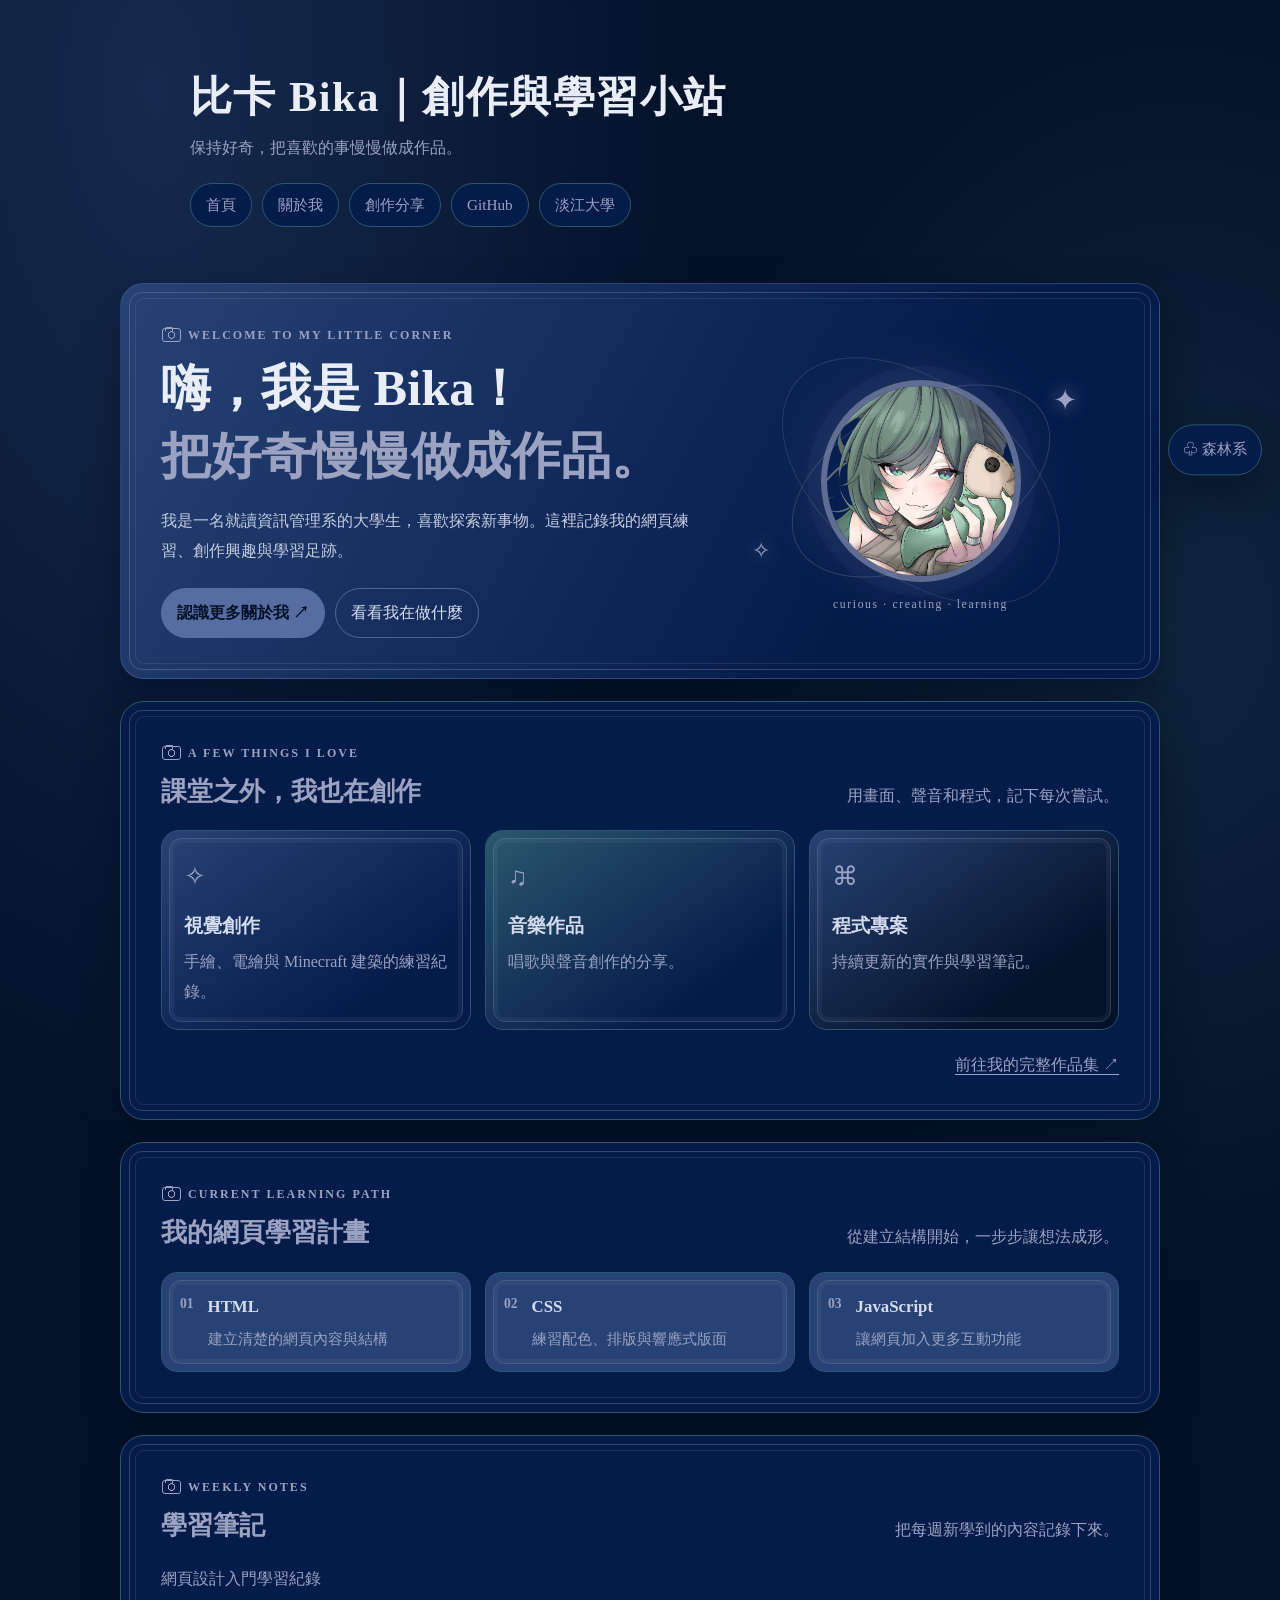
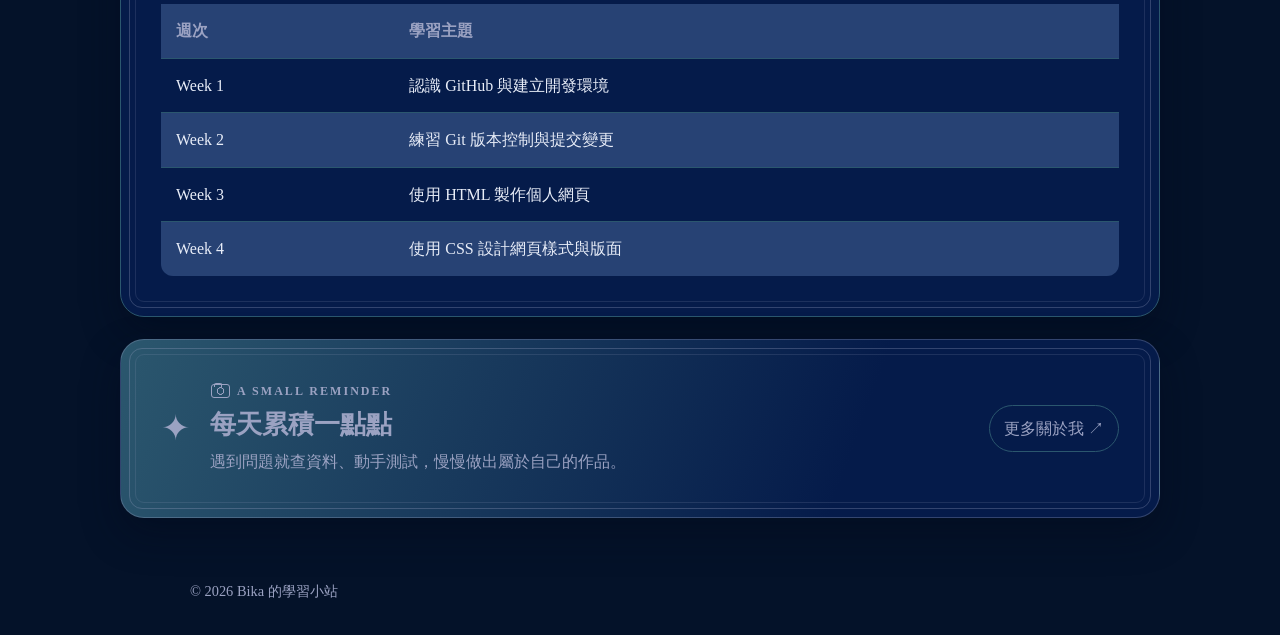
==== commit c69f10c5: "Restore ornate layout and photo frame accents" ====
--- a/Week02/index.html
+++ b/Week02/index.html
@@ -11,7 +11,7 @@
 
   <!-- 設定瀏覽器分頁標題 -->
   <title>比卡 Bika｜創作與學習小站</title>
-  <!-- 樣式放在目前的 HTML 中，方便一起閱讀與修改 -->
+  <!-- 共用樣式表設定在 style.css -->
 </head>
 
 <body class="home-page">
@@ -49,7 +49,8 @@
   <main class="home-layout">
     <section class="home-hero" id="about">
       <div class="hero-copy">
-        <h2>嗨，我是 Bika！</h2>
+        <p class="eyebrow">WELCOME TO MY LITTLE CORNER</p>
+        <h2>嗨，我是 Bika！<br><span>把好奇慢慢做成作品。</span></h2>
         <p>我是一名就讀資訊管理系的大學生，喜歡探索新事物。這裡記錄我的網頁練習、創作興趣與學習足跡。</p>
         <div class="hero-actions">
           <a class="primary-action" href="about.html">認識更多關於我 ↗</a>
@@ -57,25 +58,33 @@
         </div>
       </div>
       <div class="hero-art">
+        <span class="orbit orbit-one" aria-hidden="true"></span>
+        <span class="orbit orbit-two" aria-hidden="true"></span>
+        <span class="sparkle sparkle-one" aria-hidden="true">✦</span>
+        <span class="sparkle sparkle-two" aria-hidden="true">✧</span>
         <img src="image/Bika.png" alt="Bika 的個人代表圖片" width="200">
+        <span class="art-caption">curious · creating · learning</span>
       </div>
     </section>
 
     <section class="portfolio-section" id="portfolio">
       <div class="home-section-heading">
-        <div><h2>課堂之外，我也在創作</h2></div>
+        <div><p class="eyebrow">A FEW THINGS I LOVE</p><h2>課堂之外，我也在創作</h2></div>
         <p>用畫面、聲音和程式，記下每次嘗試。</p>
       </div>
       <div class="portfolio-grid">
         <article class="portfolio-card visual-card">
+          <span class="card-symbol" aria-hidden="true">✧</span>
           <h3>視覺創作</h3>
           <p>手繪、電繪與 Minecraft 建築的練習紀錄。</p>
         </article>
         <article class="portfolio-card music-card">
+          <span class="card-symbol" aria-hidden="true">♫</span>
           <h3>音樂作品</h3>
           <p>唱歌與聲音創作的分享。</p>
         </article>
         <article class="portfolio-card code-card">
+          <span class="card-symbol" aria-hidden="true">⌘</span>
           <h3>程式專案</h3>
           <p>持續更新的實作與學習筆記。</p>
         </article>
@@ -85,7 +94,7 @@
 
     <section class="learning-section">
       <div class="home-section-heading">
-        <div><h2>我的網頁學習計畫</h2></div>
+        <div><p class="eyebrow">CURRENT LEARNING PATH</p><h2>我的網頁學習計畫</h2></div>
         <p>從建立結構開始，一步步讓想法成形。</p>
       </div>
       <ol class="learning-steps">
@@ -97,7 +106,7 @@
 
     <section class="notes-section">
       <div class="home-section-heading">
-        <div><h2>學習筆記</h2></div>
+        <div><p class="eyebrow">WEEKLY NOTES</p><h2>學習筆記</h2></div>
         <p>把每週新學到的內容記錄下來。</p>
       </div>
       <table>
@@ -113,7 +122,8 @@
     </section>
 
     <section class="home-goal">
-      <div><h2>每天累積一點點</h2><p>遇到問題就查資料、動手測試，慢慢做出屬於自己的作品。</p></div>
+      <span class="goal-star" aria-hidden="true">✦</span>
+      <div><p class="eyebrow">A SMALL REMINDER</p><h2>每天累積一點點</h2><p>遇到問題就查資料、動手測試，慢慢做出屬於自己的作品。</p></div>
       <a href="about.html">更多關於我 ↗</a>
     </section>
   </main>
--- a/Week02/style.css
+++ b/Week02/style.css
@@ -69,216 +69,377 @@
   --shadow: 0 16px 38px rgb(56 72 42 / .14);
   --hero-shadow: 0 20px 55px rgb(56 72 42 / .2);
 }
-
 /* 讓寬度計算更容易理解 */
 * { box-sizing: border-box; }
 html { scroll-behavior: smooth; }
-
 /* 整個網頁的基本設定 */
 body {
   margin: 0;
   color: var(--ink);
   background: var(--page-background);
   font-family: "標楷體", "DFKai-SB", serif;
-  line-height: 1.7;
+  font-size: 16px;
+  line-height: 1.85;
 }
 
 /* 頁首與頁尾 */
 header, main, footer {
-  width: min(900px, 92%);
-  margin: 0 auto;
+  width: min(900px, calc(100% - 40px));
+  margin-inline: auto;
 }
 header {
-  padding: 28px 0 20px;
+  padding: clamp(36px, 7vw, 68px) 0 28px;
   border-bottom: 1px solid var(--line);
 }
+/* 標題與文字 */
 header h1 {
-  margin: 0 0 6px;
-  font-size: clamp(1.7rem, 4vw, 2.3rem);
-}
-header > p { margin: 0 0 16px; color: var(--muted); }
-footer { padding: 20px 0; color: var(--muted); font-size: .9rem; }
-footer p { margin: 0; }
-
+  margin: 0 0 8px;
+  color: var(--ink);
+  font-size: clamp(1.8rem, 5vw, 2.65rem);
+  letter-spacing: .035em;
+  line-height: 1.35;
+}
+header > p { margin: 0 0 22px; color: var(--muted); }
 /* 導覽列 */
 nav { display: flex; flex-wrap: wrap; align-items: center; gap: 10px; }
-nav a, .theme-toggle {
-  padding: 6px 12px;
+.theme-toggle {
+  position: fixed;
+  z-index: 20;
+  top: 50%;
+  right: 18px;
+  display: inline-flex;
+  align-items: center;
+  gap: 7px;
+  padding: 11px 14px;
   border: 1px solid var(--line);
-  border-radius: 5px;
+  border-radius: 999px;
   color: var(--accent-dark);
   background: var(--surface);
+  box-shadow: var(--shadow);
   font: inherit;
+  font-size: .92rem;
+  cursor: pointer;
+  transform: translateY(-50%);
+  transition: color .18s ease, background .18s ease, border-color .18s ease, transform .18s ease;
+}
+.theme-toggle:hover { transform: translateY(calc(-50% - 2px)); border-color: var(--accent); }
+.theme-toggle:focus-visible { outline: 3px solid var(--highlight); outline-offset: 3px; }
+nav a {
+  display: inline-block;
+  padding: 7px 15px;
+  border: 1px solid var(--line);
+  border-radius: 999px;
+  color: var(--accent-dark);
+  background: var(--surface);
+  font-size: .95rem;
   text-decoration: none;
+  transition: color .18s ease, background .18s ease, border-color .18s ease, transform .18s ease;
 }
 nav a:hover, nav a[aria-current="page"] {
+  border-color: var(--accent);
   color: var(--accent-ink);
   background: var(--accent);
 }
-nav a:focus-visible, .theme-toggle:focus-visible, a:focus-visible {
-  outline: 2px solid var(--highlight);
-  outline-offset: 3px;
-}
-.theme-toggle {
-  position: fixed;
-  z-index: 10;
-  top: 50%;
-  right: 12px;
-  cursor: pointer;
-  transform: translateY(-50%);
-}
-.theme-toggle:hover { border-color: var(--accent-dark); }
+nav a:hover { transform: translateY(-1px); }
+a { color: var(--accent-dark); text-underline-offset: 4px; }
+a:hover { color: var(--accent); }
+a:focus-visible { outline: 3px solid var(--highlight); outline-offset: 3px; }
 
 /* 主要內容 */
-main { padding: 10px 0 24px; }
-
+main { padding: 12px 0 34px; }
 /* 內容區段 */
 section, main > div {
-  margin: 18px 0;
-  padding: 22px;
+  margin: 22px 0;
+  padding: clamp(22px, 4vw, 34px);
   border: 1px solid var(--line);
-  border-radius: 8px;
+  border-radius: 20px;
   background: var(--surface);
-}
-
-/* 標題與文字 */
-h2 { margin: 0 0 12px; color: var(--accent-dark); font-size: 1.45rem; }
-h3 { margin: 0 0 8px; color: var(--accent-dark); font-size: 1.1rem; }
-p { margin: 0 0 12px; }
+  box-shadow: var(--shadow);
+  scroll-margin-top: 24px;
+}
+h2 {
+  margin: 0 0 14px;
+  color: var(--accent-dark);
+  font-size: clamp(1.3rem, 3.5vw, 1.65rem);
+  line-height: 1.45;
+}
+p { margin: 0 0 14px; }
 p:last-child { margin-bottom: 0; }
 strong { color: var(--strong); }
-a { color: var(--accent-dark); text-underline-offset: 3px; }
-
+em { color: var(--accent-dark); }
 /* 圖片 */
 img {
   display: block;
   max-width: 100%;
   height: auto;
-  margin: 12px 0;
-  border: 3px solid var(--accent-soft);
-  border-radius: 8px;
-}
-
+  margin: 18px 0;
+  border: 5px solid var(--accent-soft);
+  border-radius: 22px;
+}
+#about img { width: min(200px, 55vw); }
 /* 清單 */
-ul, ol { padding-left: 1.5em; margin: 10px 0; }
-li { margin: 7px 0; }
-li::marker { color: var(--accent-dark); }
-
+ul, ol { padding-left: 1.5em; margin: 12px 0 0; }
+li { padding-left: 4px; margin-block: 8px; }
+li::marker { color: var(--accent); }
+
+/* 學習紀錄表格 */
 /* 表格 */
-table { width: 100%; border-collapse: collapse; }
-caption { padding: 0 0 8px; color: var(--muted); text-align: left; }
-th, td { padding: 10px 12px; border-bottom: 1px solid var(--line); text-align: left; }
+table { width: 100%; border-collapse: collapse; overflow: hidden; border-radius: 12px; }
+caption { padding: 0 0 10px; color: var(--muted); text-align: left; }
+th, td { padding: 12px 15px; border-bottom: 1px solid var(--line); text-align: left; }
 th { color: var(--accent-dark); background: var(--accent-soft); }
 tbody tr:nth-child(even) { background: var(--surface-alt); }
+tbody tr:last-child td { border-bottom: 0; }
 th:first-child, td:first-child { white-space: nowrap; }
-
-/* 首頁版面 */
-.home-page .home-layout, .about-page .about-layout { width: min(900px, 92%); }
-.home-page .home-hero { background: var(--home-hero-background); }
-.about-page { background: var(--about-page-background); }
-.about-page .profile-hero { background: var(--about-hero-background); }
-.home-page .home-hero, .about-page .profile-hero {
-  display: flex;
+footer { padding: 4px 0 30px; color: var(--muted); font-size: .9rem; }
+footer p { margin: 0; }
+
+/* 手機版面 */
+@media (max-width: 560px) {
+  .theme-toggle { top: auto; right: 12px; bottom: 14px; transform: none; }
+  .theme-toggle:hover { transform: translateY(-2px); }
+  header, main, footer { width: min(100% - 28px, 900px); }
+  header { padding-top: 32px; }
+  nav { gap: 8px; }
+  nav a { padding: 6px 12px; font-size: .9rem; }
+  section, main > div { margin: 16px 0; padding: 21px 18px; border-radius: 16px; }
+  th, td { padding: 10px 8px; }
+  table { font-size: .92rem; }
+}
+
+@media (prefers-reduced-motion: reduce) {
+  html { scroll-behavior: auto; }
+  *, *::before, *::after { transition-duration: .01ms !important; }
+}
+/* 關於我：個人檔案版面 */
+.about-page {
+  background: var(--about-page-background);
+}
+.about-page header { border-bottom: 0; padding-bottom: 12px; }
+.about-page header h1 { letter-spacing: .02em; }
+.about-page .about-layout { width: min(1040px, calc(100% - 40px)); padding-top: 18px; }
+.about-page .about-layout section {
+  margin: 20px 0;
+  padding: clamp(24px, 4vw, 42px);
+  border-radius: 24px;
+}
+.about-page .profile-hero {
+  display: grid;
+  grid-template-columns: minmax(190px, 260px) 1fr;
   align-items: center;
-  gap: 28px;
-}
-.home-page .hero-copy, .about-page .profile-intro { flex: 1; }
-.home-page .hero-copy h2 { color: var(--ink); }
+  gap: clamp(24px, 5vw, 56px);
+  padding: clamp(28px, 5vw, 52px);
+  border-color: rgb(var(--accent-rgb) / .48);
+  background: var(--about-hero-background);
+  box-shadow: var(--hero-shadow);
+}
+.about-page .profile-portrait { text-align: center; }
+.about-page .profile-portrait img {
+  width: min(100%, 235px);
+  margin: 0 auto 12px;
+  border: 6px solid rgb(var(--accent-light-rgb) / .55);
+  border-radius: 50%;
+  box-shadow: 0 0 0 12px rgb(var(--accent-rgb) / .08), 0 0 42px rgb(var(--highlight-rgb) / .16);
+}
+.about-page .portrait-caption { color: var(--muted); font-size: .92rem; letter-spacing: .08em; }
+.about-page .eyebrow {
+  margin: 0 0 8px;
+  color: var(--highlight);
+  font-size: .75rem;
+  font-weight: 700;
+  letter-spacing: .18em;
+}
+.about-page .profile-intro h2 { margin-bottom: 16px; color: var(--heading-soft); font-size: clamp(1.8rem, 4vw, 2.5rem); }
+.about-page .profile-intro p:not(.eyebrow) { max-width: 620px; color: var(--body-copy); }
+.about-page .profile-tags { display: flex; flex-wrap: wrap; gap: 8px; margin-top: 20px; }
+.about-page .profile-tags span {
+  padding: 5px 12px;
+  border: 1px solid rgb(var(--accent-light-rgb) / .35);
+  border-radius: 999px;
+  color: var(--heading-soft);
+  background: rgb(var(--accent-rgb) / .12);
+  font-size: .85rem;
+}
+.about-page .work-note { border-left: 3px solid var(--highlight); }
+.about-page .section-heading { margin-bottom: 18px; }
+.about-page .section-heading h2 { margin-bottom: 0; }
+.about-page .interest-grid { display: grid; grid-template-columns: repeat(2, minmax(0, 1fr)); gap: 16px; }
+.about-page .interest-card {
+  position: relative;
+  min-height: 205px;
+  padding: 24px;
+  overflow: hidden;
+  border: 1px solid var(--line);
+  border-radius: 18px;
+  background: var(--interest-card-background);
+}
+.about-page .interest-card::after {
+  position: absolute;
+  right: -22px;
+  bottom: -46px;
+  width: 130px;
+  height: 130px;
+  border: 1px solid rgb(var(--accent-light-rgb) / .12);
+  border-radius: 50%;
+  content: "";
+}
+.about-page .interest-icon { color: var(--highlight); font-size: 1.65rem; }
+.about-page .interest-card h3 { margin: 8px 0; color: var(--heading-soft); font-size: 1.15rem; }
+.about-page .interest-card p { position: relative; z-index: 1; margin: 0; color: var(--muted); }
+.about-page .next-list { display: grid; gap: 12px; padding: 0; list-style: none; }
+.about-page .next-list li { display: flex; gap: 16px; align-items: flex-start; margin: 0; padding: 14px 0; border-bottom: 1px solid var(--line); }
+.about-page .next-list li > span { color: var(--highlight); font-size: .85rem; font-weight: 700; letter-spacing: .1em; }
+.about-page .next-list strong { color: var(--heading-soft); }
+.about-page .next-list p { margin: 2px 0 0; color: var(--muted); }
+.about-page .closing-note { margin: 22px 0 0; color: var(--accent-dark); }
+.about-page .contact-section { display: flex; justify-content: space-between; align-items: center; gap: 24px; background: var(--contact-background); }
+.about-page .contact-section h2 { margin-bottom: 6px; }
+.about-page .contact-section p:not(.eyebrow) { margin: 0; color: var(--muted); }
+.about-page .contact-links { display: flex; flex-wrap: wrap; gap: 10px; justify-content: flex-end; }
+.about-page .contact-links a { padding: 8px 13px; border: 1px solid var(--line); border-radius: 999px; text-decoration: none; white-space: nowrap; }
+.about-page .contact-links a:first-child { border-color: var(--accent); color: var(--accent-ink); background: var(--accent); }
+.about-page .contact-links a:hover { border-color: var(--highlight); }
+
+@media (max-width: 680px) {
+  .about-page .about-layout { width: min(100% - 28px, 1040px); }
+  .about-page .profile-hero { grid-template-columns: 1fr; gap: 22px; text-align: center; }
+  .about-page .profile-portrait img { width: min(190px, 55vw); }
+  .about-page .profile-tags, .about-page .contact-links { justify-content: center; }
+  .about-page .interest-grid { grid-template-columns: 1fr; }
+  .about-page .interest-card { min-height: auto; }
+  .about-page .contact-section { flex-direction: column; align-items: flex-start; }
+  .about-page .contact-links { justify-content: flex-start; }
+}
+/* 首頁：作品與學習入口 */
+.home-page header { padding-bottom: 22px; border-bottom: 0; }
+.home-page header > p { margin-bottom: 20px; }
+.home-page .home-layout { width: min(1040px, calc(100% - 40px)); padding-top: 12px; }
+.home-page .home-layout section { margin: 22px 0; padding: clamp(24px, 4vw, 40px); border-radius: 24px; }
+.home-page .home-hero {
+  display: grid;
+  grid-template-columns: 1.15fr .85fr;
+  align-items: center;
+  gap: 24px;
+  min-height: 390px;
+  overflow: hidden;
+  border-color: rgb(var(--accent-rgb) / .45);
+  background: var(--home-hero-background);
+}
+.home-page .eyebrow { margin: 0 0 8px; color: var(--highlight); font-size: .75rem; font-weight: 700; letter-spacing: .17em; }
+.home-page .hero-copy h2 { margin-bottom: 16px; color: var(--ink); font-size: clamp(2rem, 5vw, 3.15rem); line-height: 1.35; }
 .home-page .hero-copy h2 span { color: var(--accent-dark); }
-.home-page .hero-copy > p:not(.eyebrow) { color: var(--body-copy); }
-.home-page .hero-art, .about-page .profile-portrait { flex: 0 0 190px; }
-.home-page .hero-art img, .about-page .profile-portrait img {
-  width: 180px;
-  margin: 0 auto;
-  border-radius: 50%;
-}
-.home-page .hero-actions { display: flex; flex-wrap: wrap; gap: 10px; margin-top: 16px; }
-.home-page .hero-actions a, .home-page .home-goal > a {
-  display: inline-block;
-  padding: 7px 12px;
-  border: 1px solid var(--line);
-  border-radius: 5px;
-  text-decoration: none;
-}
-.home-page .hero-actions .primary-action { color: var(--accent-ink); background: var(--accent); }
+.home-page .hero-copy > p:not(.eyebrow) { max-width: 590px; color: var(--body-copy); }
+.home-page .hero-actions { display: flex; flex-wrap: wrap; gap: 10px; margin-top: 23px; }
+.home-page .hero-actions a { padding: 9px 15px; border: 1px solid rgb(var(--accent-light-rgb) / .45); border-radius: 999px; text-decoration: none; }
+.home-page .hero-actions .primary-action { border-color: var(--accent); color: var(--accent-ink); background: var(--accent); font-weight: 700; }
 .home-page .hero-actions .secondary-action { color: var(--heading-soft); }
-.home-page .home-section-heading { margin-bottom: 16px; }
-.home-page .home-section-heading h2 { margin-bottom: 4px; }
-.home-page .home-section-heading > p { color: var(--muted); }
-.home-page .portfolio-grid { display: grid; grid-template-columns: repeat(3, 1fr); gap: 12px; }
-.home-page .portfolio-card {
-  padding: 16px;
-  border: 1px solid var(--line);
-  border-radius: 6px;
-  background: var(--surface-alt);
-}
+.home-page .hero-art { position: relative; display: grid; min-height: 285px; place-items: center; }
+.home-page .hero-art img { z-index: 1; width: min(205px, 52vw); margin: 0; border: 6px solid rgb(var(--accent-light-rgb) / .6); border-radius: 50%; box-shadow: 0 0 0 14px rgb(var(--accent-rgb) / .08), 0 0 60px rgb(var(--highlight-rgb) / .2); }
+.home-page .orbit { position: absolute; width: 280px; height: 160px; border: 1px solid rgb(var(--accent-light-rgb) / .25); border-radius: 50%; transform: rotate(-28deg); }
+.home-page .orbit-two { width: 320px; height: 190px; transform: rotate(38deg); border-color: rgb(var(--highlight-rgb) / .2); }
+.home-page .sparkle { position: absolute; z-index: 2; color: var(--highlight); text-shadow: 0 0 18px rgb(var(--highlight-rgb) / .8); }
+.home-page .sparkle-one { top: 36px; right: 42px; font-size: 1.8rem; }
+.home-page .sparkle-two { bottom: 52px; left: 30px; color: var(--accent-dark); font-size: 1.4rem; }
+.home-page .art-caption { position: absolute; bottom: 8px; color: var(--muted); font-size: .73rem; letter-spacing: .14em; }
+.home-page .home-section-heading { display: flex; align-items: end; justify-content: space-between; gap: 20px; margin-bottom: 20px; }
+.home-page .home-section-heading h2 { margin: 0; }
+.home-page .home-section-heading > p { max-width: 340px; margin: 0; color: var(--muted); text-align: right; }
+.home-page .portfolio-grid { display: grid; grid-template-columns: repeat(3, minmax(0, 1fr)); gap: 14px; }
+.home-page .portfolio-card { min-height: 190px; padding: 22px; border: 1px solid var(--line); border-radius: 18px; background: var(--portfolio-one-background); }
 .home-page .portfolio-card:nth-child(2) { background: var(--portfolio-two-background); }
 .home-page .portfolio-card:nth-child(3) { background: var(--portfolio-three-background); }
-.home-page .portfolio-card h3 { color: var(--heading-soft); }
-.home-page .portfolio-card p { margin: 0; }
-.home-page .portfolio-link { margin: 14px 0 0; }
-.home-page .learning-steps { display: flex; gap: 12px; padding: 0; list-style: none; }
-.home-page .learning-steps li {
-  flex: 1;
-  margin: 0;
-  padding: 14px;
-  border: 1px solid var(--line);
-  border-radius: 6px;
-  background: var(--surface-alt);
-}
-.home-page .learning-steps li > span { color: var(--muted); font-size: .9rem; }
-.home-page .learning-steps h3 { margin: 3px 0; color: var(--heading-soft); }
-.home-page .learning-steps p { margin: 0; font-size: .92rem; }
-.home-page .home-goal { background: var(--goal-background); display: flex; align-items: center; gap: 16px; }
-.home-page .home-goal h2 { margin-bottom: 4px; }
-.home-page .home-goal p { margin: 0; }
-.home-page .home-goal > a { margin-left: auto; white-space: nowrap; }
-
-/* 關於我版面 */
-.about-page .about-layout section { margin: 18px 0; }
-.about-page .profile-hero { align-items: flex-start; }
-.about-page .profile-intro h2 { color: var(--heading-soft); }
-.about-page .profile-intro p:not(.eyebrow) { color: var(--body-copy); }
-.about-page .profile-portrait { text-align: center; }
-.about-page .work-note { border-left: 4px solid var(--accent); }
-.about-page .interest-grid { display: grid; grid-template-columns: repeat(2, 1fr); gap: 12px; }
-.about-page .interest-card {
-  padding: 16px;
-  border: 1px solid var(--line);
-  border-radius: 6px;
-  background: var(--surface-alt);
-}
-.about-page .interest-card { background: var(--interest-card-background); }
-.about-page .interest-card h3 { color: var(--heading-soft); }
-.about-page .interest-card p { margin: 0; }
-.about-page .next-list { list-style: none; padding: 0; }
-.about-page .next-list li { display: flex; gap: 14px; padding: 10px 0; border-bottom: 1px solid var(--line); }
-.about-page .next-list li > span { color: var(--muted); }
-.about-page .next-list strong { color: var(--heading-soft); }
-.about-page .next-list p { margin: 2px 0 0; }
-.about-page .closing-note { margin-top: 14px; color: var(--muted); }
-.about-page .contact-section { background: var(--contact-background); display: flex; justify-content: space-between; align-items: center; gap: 20px; }
-.about-page .contact-section p { margin: 0; }
-.about-page .contact-links { display: flex; flex-wrap: wrap; gap: 8px; }
-.about-page .contact-links a { padding: 6px 10px; border: 1px solid var(--line); border-radius: 5px; text-decoration: none; }
-
-/* 手機版面 */
-@media (max-width: 600px) {
-  header, main, footer, .home-page .home-layout, .about-page .about-layout { width: 94%; }
-  header { padding-top: 20px; }
-  section, main > div { padding: 16px; }
-  .theme-toggle { top: auto; right: 10px; bottom: 10px; transform: none; }
-.home-page .home-hero, .about-page .profile-hero { flex-direction: column; align-items: stretch; }
-  .home-page .hero-art, .about-page .profile-portrait { flex-basis: auto; }
-  .home-page .portfolio-grid, .about-page .interest-grid { grid-template-columns: 1fr; }
-  .home-page .learning-steps { flex-direction: column; }
-  .home-page .home-goal, .about-page .contact-section { flex-direction: column; align-items: flex-start; }
+.home-page .card-symbol { color: var(--highlight); font-size: 1.6rem; }
+.home-page .portfolio-card h3 { margin: 8px 0 4px; color: var(--heading-soft); }
+.home-page .portfolio-card p { margin: 0; color: var(--muted); }
+.home-page .portfolio-link { margin: 20px 0 0; text-align: right; }
+.home-page .learning-steps { display: grid; grid-template-columns: repeat(3, minmax(0, 1fr)); gap: 14px; margin: 0; padding: 0; list-style: none; }
+.home-page .learning-steps li { display: flex; gap: 14px; align-items: flex-start; margin: 0; padding: 18px; border: 1px solid var(--line); border-radius: 16px; background: var(--surface-alt); }
+.home-page .learning-steps li > span { color: var(--highlight); font-size: .85rem; font-weight: 700; }
+.home-page .learning-steps h3 { margin: 0; color: var(--heading-soft); font-size: 1.05rem; }
+.home-page .learning-steps p { margin: 4px 0 0; color: var(--muted); font-size: .92rem; }
+.home-page .notes-section table { margin-top: 4px; }
+.home-page .home-goal { display: flex; align-items: center; gap: 20px; border-color: rgb(var(--highlight-rgb) / .3); background: var(--goal-background); }
+.home-page .goal-star { color: var(--highlight); font-size: 2.2rem; }
+.home-page .home-goal .eyebrow { margin-bottom: 3px; }
+.home-page .home-goal h2 { margin: 0 0 4px; }
+.home-page .home-goal p:not(.eyebrow) { margin: 0; color: var(--muted); }
+.home-page .home-goal > a { margin-left: auto; padding: 8px 14px; border: 1px solid var(--line); border-radius: 999px; text-decoration: none; white-space: nowrap; }
+.home-page .home-goal > a:hover { border-color: var(--highlight); }
+
+@media (max-width: 700px) {
+  .home-page .home-layout { width: min(100% - 28px, 1040px); }
+  .home-page .home-hero { grid-template-columns: 1fr; gap: 8px; }
+  .home-page .hero-art { min-height: 250px; }
+  .home-page .hero-art img { width: 170px; }
+  .home-page .orbit { width: 240px; height: 140px; }
+  .home-page .orbit-two { width: 275px; height: 165px; }
+  .home-page .home-section-heading { display: block; }
+  .home-page .home-section-heading > p { margin-top: 8px; text-align: left; }
+  .home-page .portfolio-grid { grid-template-columns: 1fr; }
+  .home-page .portfolio-card { min-height: 0; }
+  .home-page .learning-steps { grid-template-columns: 1fr; }
+  .home-page .home-goal { align-items: flex-start; flex-wrap: wrap; }
   .home-page .home-goal > a { margin-left: 0; }
-  .home-page .home-section-heading > p { margin: 6px 0 0; }
-  th, td { padding: 8px; }
-  table { font-size: .9rem; }
-}
-
-@media (prefers-reduced-motion: reduce) {
-  html { scroll-behavior: auto; }
-}+}
+/* 現有內容框的角線與內框裝飾 */
+section, main > div { position: relative; }
+section::before, section::after {
+  position: absolute;
+  z-index: 0;
+  content: "";
+  border: 1px solid rgb(var(--accent-light-rgb) / .3);
+  border-radius: 13px;
+  pointer-events: none;
+}
+section::before { inset: 8px; }
+section::after {
+  inset: 14px;
+  border-color: rgb(var(--accent-light-rgb) / .16);
+  border-radius: 9px;
+}
+section > * { position: relative; z-index: 1; }
+.home-page .portfolio-card, .about-page .interest-card, .home-page .learning-steps li {
+  position: relative;
+  overflow: hidden;
+}
+.home-page .portfolio-card::before, .about-page .interest-card::before, .home-page .learning-steps li::before {
+  position: absolute;
+  inset: 7px;
+  border: 1px solid rgb(var(--accent-light-rgb) / .28);
+  border-radius: 12px;
+  box-shadow: inset 0 0 0 4px rgb(var(--accent-light-rgb) / .08);
+  content: "";
+  pointer-events: none;
+}
+.home-page .portfolio-card > *, .about-page .interest-card > *, .home-page .learning-steps li > * {
+  position: relative;
+  z-index: 1;
+}
+/* 小型相機線稿，裝飾現有區塊標題 */
+.home-page .eyebrow, .about-page .eyebrow {
+  position: relative;
+  padding-left: 27px;
+}
+.home-page .eyebrow::before, .about-page .eyebrow::before {
+  position: absolute;
+  top: 50%;
+  left: 1px;
+  width: 17px;
+  height: 12px;
+  border: 1px solid var(--highlight);
+  border-radius: 3px;
+  background: radial-gradient(circle at center, transparent 2.5px, var(--highlight) 3px 3.6px, transparent 4px);
+  content: "";
+  transform: translateY(-50%);
+}
+.home-page .eyebrow::after, .about-page .eyebrow::after {
+  position: absolute;
+  top: calc(50% - 8px);
+  left: 4px;
+  width: 6px;
+  height: 3px;
+  border: 1px solid var(--highlight);
+  border-bottom: 0;
+  border-radius: 2px 2px 0 0;
+  content: "";
+}
